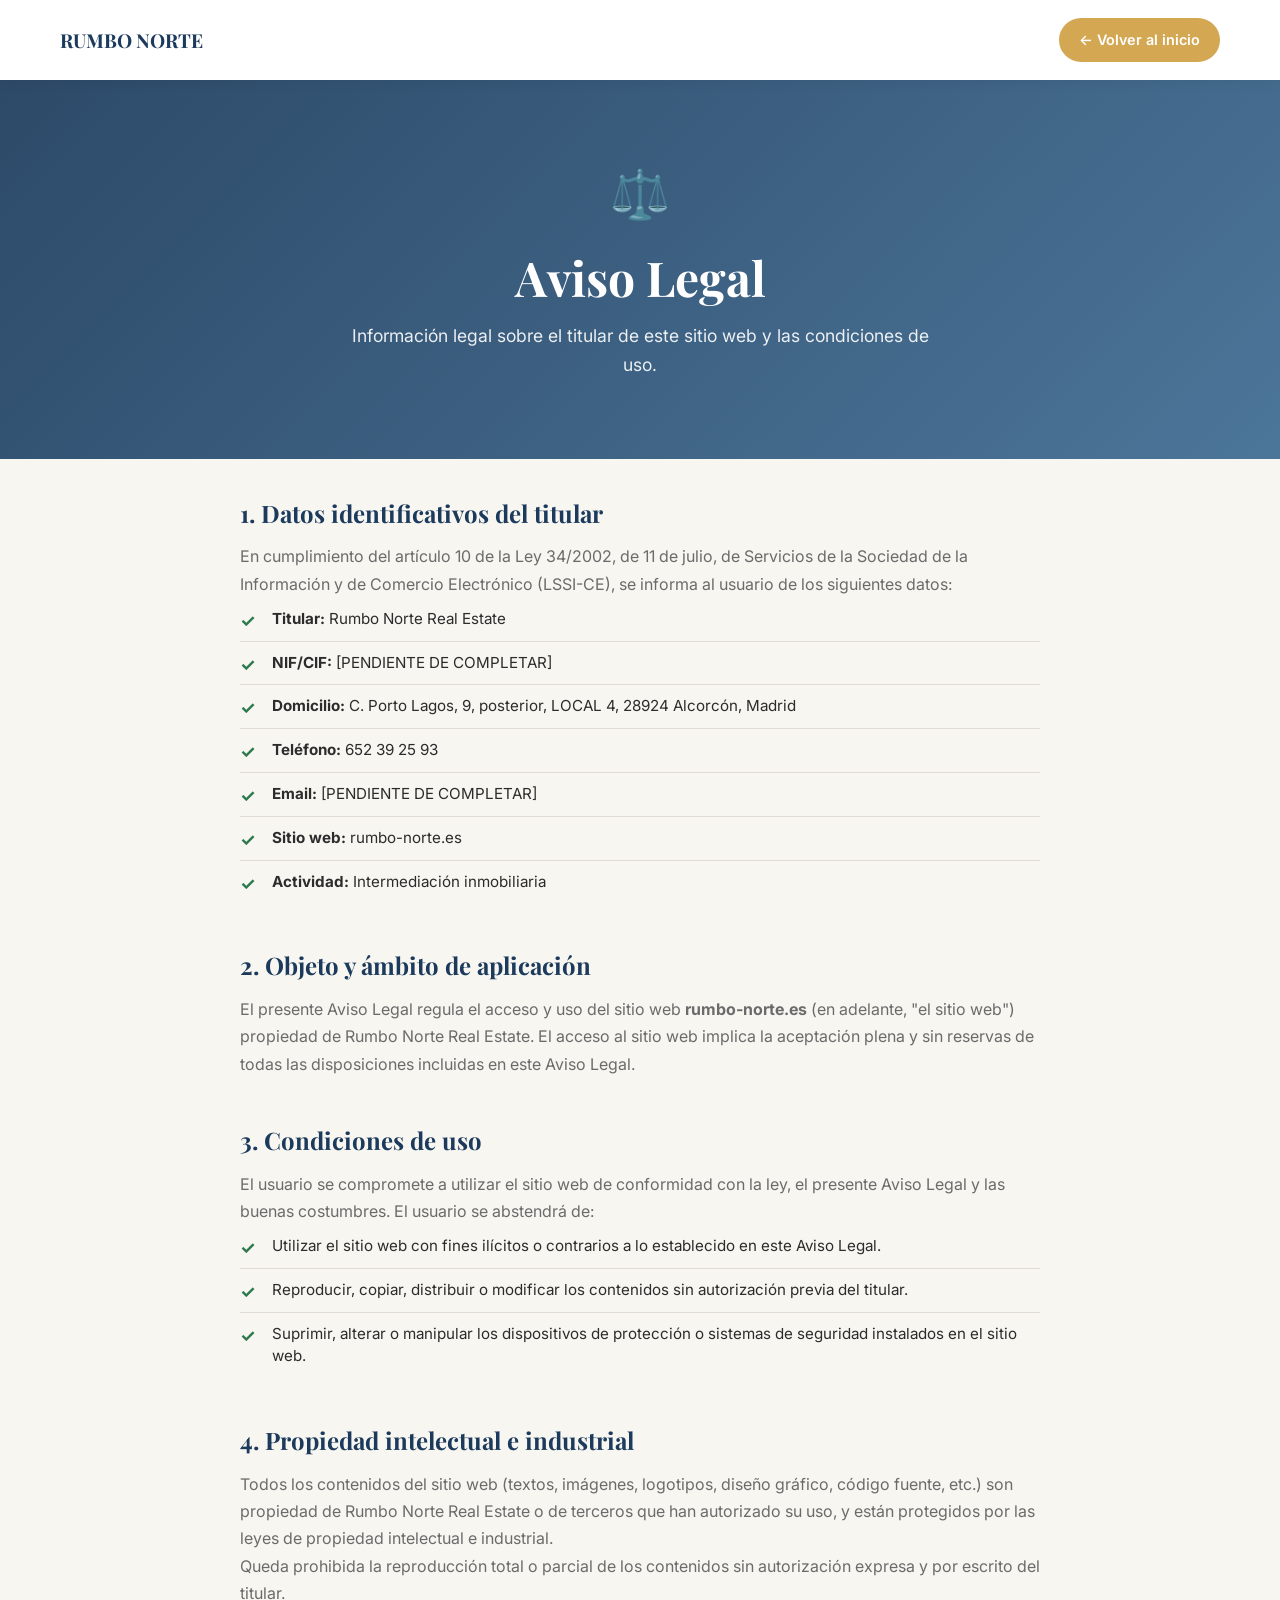
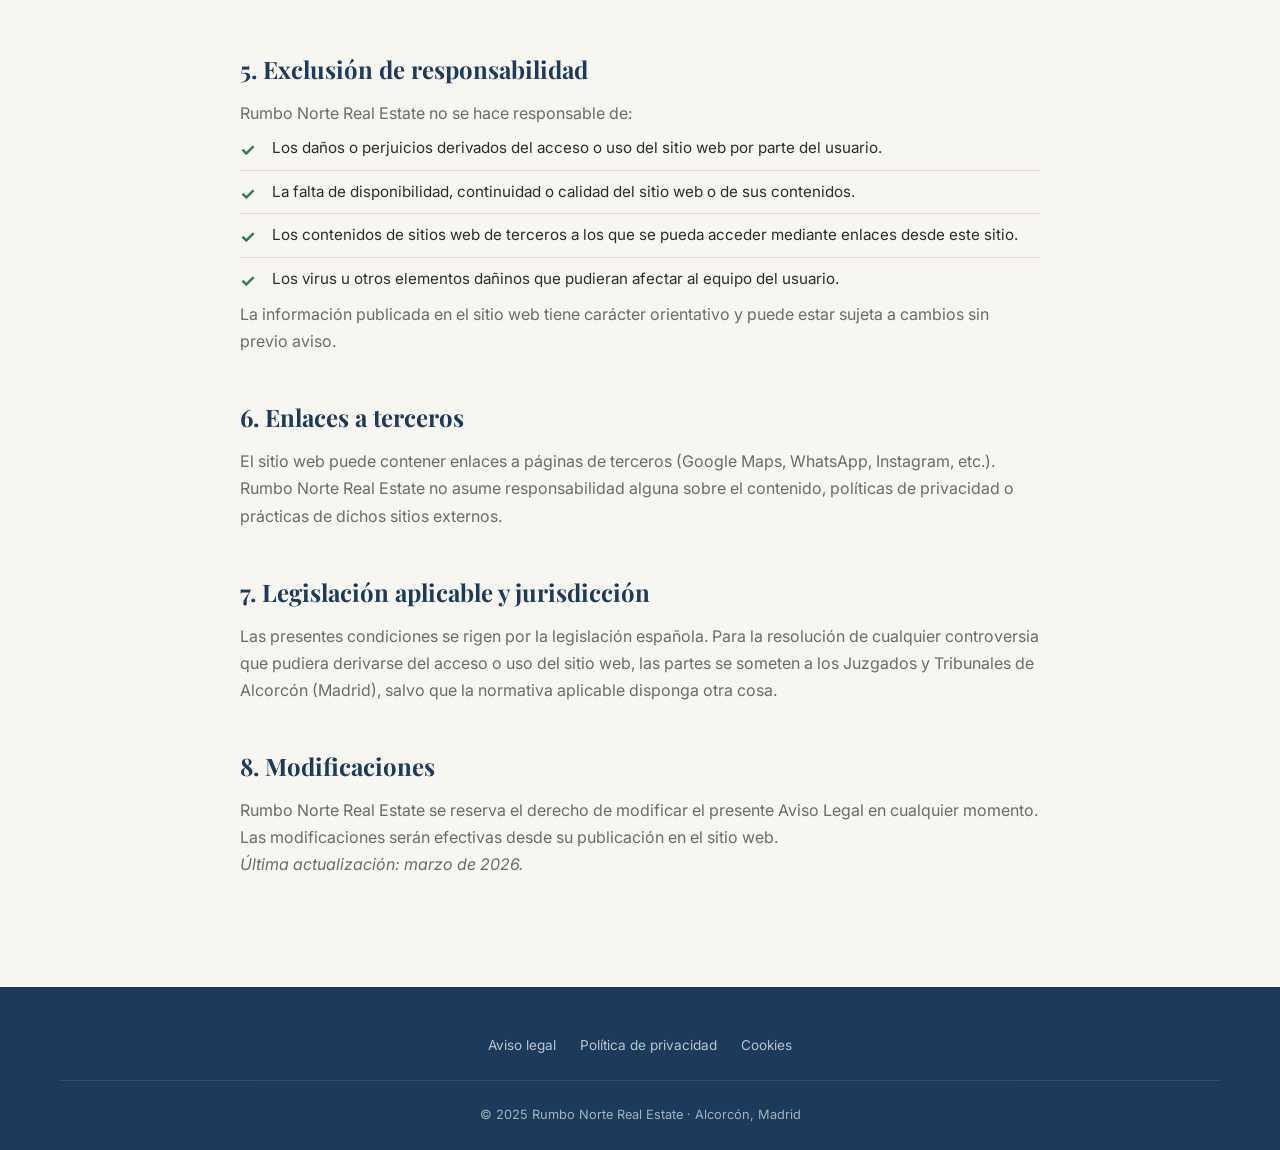
==== aviso-legal.html @ be9ba578 "feat: añadir páginas de aviso legal, política de privacidad y cookies Co-Authored-By: Claude Opus 4." ====
<!DOCTYPE html>
<html lang="es">
<head>
  <meta charset="UTF-8">
  <meta name="viewport" content="width=device-width, initial-scale=1.0">
  <title>Aviso Legal | Rumbo Norte Real Estate</title>
  <meta name="description" content="Aviso legal de Rumbo Norte Real Estate. Información sobre el titular, condiciones de uso y legislación aplicable.">
  <link rel="preconnect" href="https://fonts.googleapis.com">
  <link rel="preconnect" href="https://fonts.gstatic.com" crossorigin>
  <link href="https://fonts.googleapis.com/css2?family=Inter:wght@400;500;600;700&family=Playfair+Display:wght@600;700&display=swap" rel="stylesheet">
  <link rel="icon" type="image/png" href="images/logo.png">
  <link rel="stylesheet" href="style.css">
  <link rel="stylesheet" href="servicio.css">
</head>
<body>

  <!-- HEADER -->
  <header class="header scrolled">
    <div class="header-inner">
      <a href="index.html" class="logo" aria-label="Rumbo Norte Real Estate — Inicio">
        <img src="images/logo.png" alt="Rumbo Norte Real Estate" class="logo-img" onerror="this.style.display='none'; this.nextElementSibling.classList.add('show');">
        <span class="logo-fallback">RUMBO NORTE</span>
      </a>
      <a href="index.html" class="header-cta">← Volver al inicio</a>
      <a href="index.html" class="header-cta-mobile">← Volver</a>
    </div>
  </header>

  <!-- CONTENIDO -->
  <main class="servicio-page">
    <div class="servicio-hero" style="background: linear-gradient(135deg, rgba(27,58,92,0.92) 0%, rgba(45,95,138,0.85) 100%);">
      <div class="container">
        <span class="servicio-hero-icon">⚖️</span>
        <h1>Aviso Legal</h1>
        <p>Información legal sobre el titular de este sitio web y las condiciones de uso.</p>
      </div>
    </div>

    <div class="container">
      <div class="servicio-content">

        <section class="servicio-section">
          <h2>1. Datos identificativos del titular</h2>
          <p>En cumplimiento del artículo 10 de la Ley 34/2002, de 11 de julio, de Servicios de la Sociedad de la Información y de Comercio Electrónico (LSSI-CE), se informa al usuario de los siguientes datos:</p>
          <ul class="servicio-checklist">
            <li><strong>Titular:</strong> Rumbo Norte Real Estate</li>
            <li><strong>NIF/CIF:</strong> [PENDIENTE DE COMPLETAR]</li>
            <li><strong>Domicilio:</strong> C. Porto Lagos, 9, posterior, LOCAL 4, 28924 Alcorcón, Madrid</li>
            <li><strong>Teléfono:</strong> 652 39 25 93</li>
            <li><strong>Email:</strong> [PENDIENTE DE COMPLETAR]</li>
            <li><strong>Sitio web:</strong> rumbo-norte.es</li>
            <li><strong>Actividad:</strong> Intermediación inmobiliaria</li>
          </ul>
        </section>

        <section class="servicio-section">
          <h2>2. Objeto y ámbito de aplicación</h2>
          <p>El presente Aviso Legal regula el acceso y uso del sitio web <strong>rumbo-norte.es</strong> (en adelante, "el sitio web") propiedad de Rumbo Norte Real Estate. El acceso al sitio web implica la aceptación plena y sin reservas de todas las disposiciones incluidas en este Aviso Legal.</p>
        </section>

        <section class="servicio-section">
          <h2>3. Condiciones de uso</h2>
          <p>El usuario se compromete a utilizar el sitio web de conformidad con la ley, el presente Aviso Legal y las buenas costumbres. El usuario se abstendrá de:</p>
          <ul class="servicio-checklist">
            <li>Utilizar el sitio web con fines ilícitos o contrarios a lo establecido en este Aviso Legal.</li>
            <li>Reproducir, copiar, distribuir o modificar los contenidos sin autorización previa del titular.</li>
            <li>Suprimir, alterar o manipular los dispositivos de protección o sistemas de seguridad instalados en el sitio web.</li>
          </ul>
        </section>

        <section class="servicio-section">
          <h2>4. Propiedad intelectual e industrial</h2>
          <p>Todos los contenidos del sitio web (textos, imágenes, logotipos, diseño gráfico, código fuente, etc.) son propiedad de Rumbo Norte Real Estate o de terceros que han autorizado su uso, y están protegidos por las leyes de propiedad intelectual e industrial.</p>
          <p>Queda prohibida la reproducción total o parcial de los contenidos sin autorización expresa y por escrito del titular.</p>
        </section>

        <section class="servicio-section">
          <h2>5. Exclusión de responsabilidad</h2>
          <p>Rumbo Norte Real Estate no se hace responsable de:</p>
          <ul class="servicio-checklist">
            <li>Los daños o perjuicios derivados del acceso o uso del sitio web por parte del usuario.</li>
            <li>La falta de disponibilidad, continuidad o calidad del sitio web o de sus contenidos.</li>
            <li>Los contenidos de sitios web de terceros a los que se pueda acceder mediante enlaces desde este sitio.</li>
            <li>Los virus u otros elementos dañinos que pudieran afectar al equipo del usuario.</li>
          </ul>
          <p>La información publicada en el sitio web tiene carácter orientativo y puede estar sujeta a cambios sin previo aviso.</p>
        </section>

        <section class="servicio-section">
          <h2>6. Enlaces a terceros</h2>
          <p>El sitio web puede contener enlaces a páginas de terceros (Google Maps, WhatsApp, Instagram, etc.). Rumbo Norte Real Estate no asume responsabilidad alguna sobre el contenido, políticas de privacidad o prácticas de dichos sitios externos.</p>
        </section>

        <section class="servicio-section">
          <h2>7. Legislación aplicable y jurisdicción</h2>
          <p>Las presentes condiciones se rigen por la legislación española. Para la resolución de cualquier controversia que pudiera derivarse del acceso o uso del sitio web, las partes se someten a los Juzgados y Tribunales de Alcorcón (Madrid), salvo que la normativa aplicable disponga otra cosa.</p>
        </section>

        <section class="servicio-section">
          <h2>8. Modificaciones</h2>
          <p>Rumbo Norte Real Estate se reserva el derecho de modificar el presente Aviso Legal en cualquier momento. Las modificaciones serán efectivas desde su publicación en el sitio web.</p>
          <p><em>Última actualización: marzo de 2026.</em></p>
        </section>

      </div>
    </div>
  </main>

  <!-- FOOTER -->
  <footer class="footer">
    <div class="container">
      <div class="footer-links">
        <a href="aviso-legal.html">Aviso legal</a>
        <a href="politica-privacidad.html">Política de privacidad</a>
        <a href="politica-cookies.html">Cookies</a>
      </div>
      <div class="footer-bottom">
        <p>&copy; 2025 Rumbo Norte Real Estate · Alcorcón, Madrid</p>
      </div>
    </div>
  </footer>

  <script src="main.js"></script>
</body>
</html>
---- style.css ----
/* =============================================
   RUMBO NORTE REAL ESTATE — Styles
   Mobile-first · Clean luxury meets barrio
   ============================================= */

/* ---------- Custom Properties ---------- */
:root {
  --color-primary: #1B3A5C;
  --color-primary-light: #2D5F8A;
  --color-accent: #D4A853;
  --color-bg: #F8F6F1;
  --color-text: #2C2C2C;
  --color-text-light: #6B6B6B;
  --color-white: #FFFFFF;
  --color-success: #2D7A4F;

  --border-radius-card: 16px;
  --shadow-card: 0 4px 24px rgba(0,0,0,0.08);
  --shadow-hover: 0 8px 40px rgba(0,0,0,0.14);
  --transition: 0.3s cubic-bezier(0.4, 0, 0.2, 1);

  --header-height: 70px;
}

/* ---------- Reset ---------- */
*, *::before, *::after {
  box-sizing: border-box;
  margin: 0;
  padding: 0;
}

html {
  scroll-behavior: smooth;
  scroll-padding-top: var(--header-height);
}

body {
  font-family: 'Inter', sans-serif;
  color: var(--color-text);
  background: var(--color-bg);
  line-height: 1.6;
  -webkit-font-smoothing: antialiased;
}

h1, h2, h3, h4 {
  font-family: 'Playfair Display', serif;
  line-height: 1.2;
}

a {
  color: inherit;
  text-decoration: none;
}

img {
  max-width: 100%;
  height: auto;
  display: block;
}

ul {
  list-style: none;
}

button, input, select, textarea {
  font-family: inherit;
  font-size: inherit;
}

/* ---------- Utility ---------- */
.container {
  width: 100%;
  max-width: 1200px;
  margin: 0 auto;
  padding: 0 20px;
}

.section-title {
  font-size: 1.8rem;
  color: var(--color-primary);
  text-align: center;
  margin-bottom: 0.5rem;
}

.section-subtitle {
  text-align: center;
  color: var(--color-text-light);
  margin-bottom: 2.5rem;
  font-size: 1rem;
}

/* ---------- Scroll Animations ---------- */
.fade-in {
  opacity: 0;
  transform: translateY(30px);
  transition: opacity 0.6s var(--transition), transform 0.6s var(--transition);
}

.fade-in.visible {
  opacity: 1;
  transform: translateY(0);
}

/* =============================================
   HEADER
   ============================================= */
.header {
  position: fixed;
  top: 0;
  left: 0;
  right: 0;
  z-index: 1000;
  background: var(--color-white);
  box-shadow: 0 2px 12px rgba(0,0,0,0.06);
  transition: var(--transition);
  height: var(--header-height);
}

.header.scrolled {
  height: 56px;
}

.header-inner {
  display: flex;
  align-items: center;
  justify-content: space-between;
  height: 100%;
  max-width: 1200px;
  margin: 0 auto;
  padding: 0 20px;
}

.logo {
  display: flex;
  align-items: center;
  gap: 10px;
  font-family: 'Playfair Display', serif;
  font-size: 1.2rem;
  font-weight: 700;
  color: var(--color-primary);
  z-index: 1001;
}

.logo img {
  height: 44px;
  transition: height var(--transition);
}

.header.scrolled .logo img {
  height: 36px;
}

.logo-text {
  font-family: 'Playfair Display', serif;
  font-size: 1.1rem;
  font-weight: 700;
  color: var(--color-primary);
}

/* Nav */
.nav {
  display: none;
  position: fixed;
  top: 0;
  left: 0;
  right: 0;
  bottom: 0;
  background: var(--color-white);
  flex-direction: column;
  align-items: center;
  justify-content: center;
  gap: 2rem;
  z-index: 999;
}

.nav.open {
  display: flex;
}

.nav a {
  font-size: 1.25rem;
  font-weight: 500;
  color: var(--color-primary);
  transition: color var(--transition);
}

.nav a:hover,
.nav a:focus {
  color: var(--color-accent);
}

/* Hamburger */
.hamburger {
  display: flex;
  flex-direction: column;
  gap: 5px;
  background: none;
  border: none;
  cursor: pointer;
  z-index: 1001;
  padding: 8px;
}

.hamburger span {
  display: block;
  width: 24px;
  height: 2.5px;
  background: var(--color-primary);
  border-radius: 2px;
  transition: var(--transition);
}

.hamburger.active span:nth-child(1) {
  transform: rotate(45deg) translate(5px, 5px);
}

.hamburger.active span:nth-child(2) {
  opacity: 0;
}

.hamburger.active span:nth-child(3) {
  transform: rotate(-45deg) translate(5px, -5px);
}

/* CTA Header */
.header-cta {
  display: none;
}

.header-cta-mobile {
  display: inline-flex;
  align-items: center;
  gap: 6px;
  background: var(--color-accent);
  color: var(--color-white);
  padding: 8px 14px;
  border-radius: 50px;
  font-size: 0.85rem;
  font-weight: 600;
  white-space: nowrap;
}

/* =============================================
   HERO
   ============================================= */
.hero {
  min-height: 100vh;
  display: flex;
  align-items: center;
  justify-content: center;
  text-align: center;
  padding: calc(var(--header-height) + 20px) 20px 40px;
  background:
    linear-gradient(135deg, rgba(27,58,92,0.82) 0%, rgba(45,95,138,0.7) 60%, rgba(212,168,83,0.6) 100%),
    url('https://images.unsplash.com/photo-1600585154340-be6161a56a0c?w=1920&q=80') center/cover no-repeat;
  color: var(--color-white);
  position: relative;
  overflow: hidden;
}

.hero::before {
  content: '';
  position: absolute;
  top: -50%;
  left: -50%;
  width: 200%;
  height: 200%;
  background: radial-gradient(circle at 30% 70%, rgba(212,168,83,0.15) 0%, transparent 50%);
  animation: heroGlow 8s ease-in-out infinite alternate;
}

@keyframes heroGlow {
  0% { transform: translate(0, 0); }
  100% { transform: translate(5%, -5%); }
}

.hero-content {
  position: relative;
  max-width: 700px;
}

.hero h1 {
  font-size: 2.4rem;
  margin-bottom: 1rem;
  line-height: 1.15;
}

.hero-subtitle {
  font-size: 1.05rem;
  opacity: 0.9;
  margin-bottom: 2rem;
  line-height: 1.5;
}

.hero-buttons {
  display: flex;
  flex-direction: column;
  gap: 12px;
  margin-top: 1rem;
}

.btn {
  display: inline-flex;
  align-items: center;
  justify-content: center;
  gap: 8px;
  padding: 14px 28px;
  border-radius: 50px;
  font-weight: 600;
  font-size: 1rem;
  cursor: pointer;
  border: none;
  transition: var(--transition);
  text-align: center;
}

.btn:focus-visible {
  outline: 3px solid var(--color-accent);
  outline-offset: 2px;
}

.btn-primary {
  background: var(--color-accent);
  color: var(--color-white);
}

.btn-primary:hover {
  background: #c49a45;
  transform: translateY(-2px);
  box-shadow: 0 6px 20px rgba(212,168,83,0.4);
}

.btn-outline {
  background: transparent;
  color: var(--color-white);
  border: 2px solid var(--color-white);
}

.btn-outline:hover {
  background: var(--color-white);
  color: var(--color-primary);
  transform: translateY(-2px);
}

/* Badges */
.hero-badges {
  display: flex;
  flex-wrap: wrap;
  justify-content: center;
  gap: 12px;
}

.badge {
  display: inline-flex;
  align-items: center;
  gap: 6px;
  background: rgba(255,255,255,0.15);
  backdrop-filter: blur(10px);
  padding: 8px 16px;
  border-radius: 50px;
  font-size: 0.85rem;
  font-weight: 500;
}

/* =============================================
   CTA CARDS
   ============================================= */
.cta-section {
  padding: 60px 0;
}

.cta-grid {
  display: grid;
  gap: 24px;
}

.cta-card {
  border-radius: var(--border-radius-card);
  padding: 40px 28px;
  color: var(--color-white);
  transition: var(--transition);
}

.cta-card:hover {
  transform: translateY(-4px);
  box-shadow: var(--shadow-hover);
}

.cta-card--sell {
  background: linear-gradient(135deg, var(--color-primary) 0%, var(--color-primary-light) 100%);
}

.cta-card--buy {
  background: linear-gradient(135deg, #B8912E 0%, var(--color-accent) 100%);
}

.cta-card-icon {
  font-size: 2.5rem;
  margin-bottom: 16px;
}

.cta-card h3 {
  font-size: 1.5rem;
  margin-bottom: 12px;
}

.cta-card p {
  opacity: 0.9;
  margin-bottom: 20px;
  line-height: 1.6;
}

.cta-card-benefits {
  margin-bottom: 24px;
}

.cta-card-benefits li {
  padding: 4px 0;
  font-size: 0.95rem;
  opacity: 0.9;
}

.cta-card .btn {
  width: 100%;
  background: var(--color-white);
  color: var(--color-primary);
  font-weight: 700;
}

.cta-card .btn:hover {
  transform: translateY(-2px);
  box-shadow: 0 4px 16px rgba(0,0,0,0.2);
}

/* =============================================
   SERVICIOS
   ============================================= */
.servicios {
  padding: 60px 0;
}

.servicios-grid {
  display: grid;
  grid-template-columns: 1fr 1fr;
  gap: 16px;
}

.servicio-card {
  display: block;
  background: var(--color-white);
  border-radius: var(--border-radius-card);
  padding: 28px 20px;
  text-align: center;
  box-shadow: var(--shadow-card);
  transition: var(--transition);
  cursor: pointer;
  text-decoration: none;
  color: inherit;
}

.servicio-card:hover {
  transform: translateY(-4px);
  box-shadow: var(--shadow-hover);
}

.servicio-card:focus-visible {
  outline: 3px solid var(--color-accent);
  outline-offset: 2px;
}

.servicio-card-icon {
  font-size: 2.2rem;
  margin-bottom: 12px;
}

.servicio-card h3 {
  font-size: 1.05rem;
  color: var(--color-primary);
  margin-bottom: 8px;
  font-family: 'Inter', sans-serif;
  font-weight: 700;
}

.servicio-card p {
  font-size: 0.85rem;
  color: var(--color-text-light);
  line-height: 1.5;
}

/* =============================================
   POR QUÉ ELEGIRNOS
   ============================================= */
.por-que {
  padding: 60px 0;
  background: linear-gradient(135deg, var(--color-primary) 0%, #0F2740 100%);
  color: var(--color-white);
}

.por-que .section-title {
  color: var(--color-white);
}

.por-que .section-subtitle {
  color: rgba(255,255,255,0.7);
}

.por-que-grid {
  display: grid;
  grid-template-columns: 1fr 1fr;
  gap: 24px;
}

.por-que-item {
  text-align: center;
  padding: 24px 16px;
}

.por-que-item-icon {
  font-size: 2.5rem;
  margin-bottom: 12px;
}

.por-que-item h3 {
  font-size: 1rem;
  margin-bottom: 8px;
  font-family: 'Inter', sans-serif;
  font-weight: 600;
}

.por-que-item p {
  font-size: 0.85rem;
  opacity: 0.8;
  line-height: 1.5;
}

/* =============================================
   RESEÑAS
   ============================================= */
.resenas {
  padding: 60px 0;
}

.resenas-badge {
  display: inline-flex;
  align-items: center;
  gap: 8px;
  background: var(--color-white);
  box-shadow: var(--shadow-card);
  padding: 12px 24px;
  border-radius: 50px;
  font-weight: 600;
  font-size: 0.95rem;
  margin: 0 auto 2rem;
  color: var(--color-primary);
}

.resenas-badge-wrapper {
  text-align: center;
}

.resenas-slider {
  display: flex;
  gap: 20px;
  overflow-x: auto;
  scroll-snap-type: x mandatory;
  -webkit-overflow-scrolling: touch;
  padding: 10px 0 20px;
  scrollbar-width: none;
}

.resenas-slider::-webkit-scrollbar {
  display: none;
}

.resena-card {
  flex: 0 0 85%;
  scroll-snap-align: start;
  background: var(--color-white);
  border-radius: var(--border-radius-card);
  padding: 28px 24px;
  box-shadow: var(--shadow-card);
}

.resena-stars {
  color: #F5A623;
  font-size: 1.1rem;
  margin-bottom: 12px;
}

.resena-text {
  font-size: 0.95rem;
  color: var(--color-text);
  line-height: 1.6;
  margin-bottom: 16px;
  font-style: italic;
}

.resena-author {
  font-weight: 700;
  color: var(--color-primary);
  font-size: 0.9rem;
}

.resenas-cta {
  text-align: center;
  margin-top: 2rem;
}

.resenas-cta a {
  color: var(--color-primary);
  font-weight: 600;
  border-bottom: 2px solid var(--color-accent);
  padding-bottom: 2px;
  transition: var(--transition);
}

.resenas-cta a:hover {
  color: var(--color-accent);
}

/* =============================================
   CONTACTO
   ============================================= */
.contacto {
  padding: 60px 0;
  background: linear-gradient(180deg, var(--color-bg) 0%, #EDE9E0 100%);
}

.contacto-form {
  background: var(--color-white);
  border-radius: var(--border-radius-card);
  padding: 32px 24px;
  box-shadow: var(--shadow-card);
  max-width: 600px;
  margin: 0 auto 2rem;
}

.form-group {
  margin-bottom: 20px;
}

.form-group label {
  display: block;
  font-weight: 600;
  font-size: 0.9rem;
  margin-bottom: 6px;
  color: var(--color-primary);
}

.form-group input,
.form-group select,
.form-group textarea {
  width: 100%;
  padding: 12px 16px;
  border: 2px solid #E0DDD6;
  border-radius: 12px;
  background: var(--color-bg);
  color: var(--color-text);
  transition: border-color var(--transition);
}

.form-group input:focus,
.form-group select:focus,
.form-group textarea:focus {
  outline: none;
  border-color: var(--color-primary);
}

.form-group textarea {
  resize: vertical;
  min-height: 100px;
}

.form-group .error-msg {
  color: #D32F2F;
  font-size: 0.8rem;
  margin-top: 4px;
  display: none;
}

.form-group.error input,
.form-group.error select {
  border-color: #D32F2F;
}

.form-group.error .error-msg {
  display: block;
}

.btn-submit {
  width: 100%;
  padding: 16px;
  background: var(--color-primary);
  color: var(--color-white);
  border: none;
  border-radius: 50px;
  font-weight: 700;
  font-size: 1.05rem;
  cursor: pointer;
  transition: var(--transition);
}

.btn-submit:hover {
  background: var(--color-primary-light);
  transform: translateY(-2px);
  box-shadow: 0 6px 20px rgba(27,58,92,0.3);
}

.btn-submit:focus-visible {
  outline: 3px solid var(--color-accent);
  outline-offset: 2px;
}

.form-success {
  display: none;
  text-align: center;
  padding: 40px 20px;
}

.form-success.show {
  display: block;
}

.form-success-icon {
  font-size: 3rem;
  margin-bottom: 16px;
}

.form-success h3 {
  color: var(--color-success);
  margin-bottom: 8px;
}

.form-success p {
  color: var(--color-text-light);
}

/* Contact alternatives */
.contacto-alt {
  display: grid;
  gap: 12px;
  max-width: 600px;
  margin: 0 auto;
}

.contacto-alt-card {
  display: flex;
  align-items: center;
  gap: 16px;
  background: var(--color-white);
  border-radius: var(--border-radius-card);
  padding: 16px 20px;
  box-shadow: var(--shadow-card);
  transition: var(--transition);
}

.contacto-alt-card:hover {
  transform: translateY(-2px);
  box-shadow: var(--shadow-hover);
}

.contacto-alt-icon {
  font-size: 1.6rem;
  width: 48px;
  height: 48px;
  display: flex;
  align-items: center;
  justify-content: center;
  border-radius: 12px;
  flex-shrink: 0;
}

.contacto-alt-icon--whatsapp {
  background: #E8F5E9;
}

.contacto-alt-icon--phone {
  background: #E3F2FD;
}

.contacto-alt-icon--instagram {
  background: #FCE4EC;
}

.contacto-alt-card strong {
  display: block;
  font-size: 0.9rem;
  color: var(--color-primary);
}

.contacto-alt-card span {
  font-size: 0.85rem;
  color: var(--color-text-light);
}

/* =============================================
   MAPA
   ============================================= */
.mapa {
  padding: 60px 0;
}

.mapa-wrapper {
  display: grid;
  gap: 24px;
}

.mapa-iframe {
  border-radius: var(--border-radius-card);
  overflow: hidden;
  box-shadow: var(--shadow-card);
}

.mapa-iframe iframe {
  width: 100%;
  height: 300px;
  border: 0;
}

.mapa-info {
  background: var(--color-white);
  border-radius: var(--border-radius-card);
  padding: 28px 24px;
  box-shadow: var(--shadow-card);
}

.mapa-info-item {
  display: flex;
  gap: 12px;
  margin-bottom: 20px;
}

.mapa-info-item:last-child {
  margin-bottom: 0;
}

.mapa-info-icon {
  font-size: 1.3rem;
  flex-shrink: 0;
  margin-top: 2px;
}

.mapa-info-item strong {
  display: block;
  font-size: 0.9rem;
  color: var(--color-primary);
  margin-bottom: 2px;
}

.mapa-info-item span,
.mapa-info-item a {
  font-size: 0.9rem;
  color: var(--color-text-light);
}

.mapa-info-item a:hover {
  color: var(--color-accent);
}

/* =============================================
   FOOTER
   ============================================= */
.footer {
  background: var(--color-primary);
  color: var(--color-white);
  padding: 48px 0 24px;
}

.footer-top {
  text-align: center;
  margin-bottom: 32px;
}

.footer-logo {
  font-family: 'Playfair Display', serif;
  font-size: 1.4rem;
  font-weight: 700;
  margin-bottom: 8px;
}

.footer-logo img {
  height: 40px;
  margin: 0 auto;
}

.footer-tagline {
  font-style: italic;
  opacity: 0.8;
  font-size: 0.9rem;
}

.footer-links {
  display: flex;
  flex-wrap: wrap;
  justify-content: center;
  gap: 16px 24px;
  margin-bottom: 24px;
}

.footer-links a {
  font-size: 0.85rem;
  opacity: 0.7;
  transition: opacity var(--transition);
}

.footer-links a:hover {
  opacity: 1;
}

.footer-social {
  text-align: center;
  margin-bottom: 24px;
}

.footer-social a {
  display: inline-flex;
  align-items: center;
  gap: 8px;
  padding: 8px 20px;
  border: 1px solid rgba(255,255,255,0.3);
  border-radius: 50px;
  font-size: 0.9rem;
  transition: var(--transition);
}

.footer-social a:hover {
  background: rgba(255,255,255,0.1);
  border-color: rgba(255,255,255,0.5);
}

.footer-bottom {
  text-align: center;
  padding-top: 24px;
  border-top: 1px solid rgba(255,255,255,0.15);
  font-size: 0.8rem;
  opacity: 0.6;
}

/* Scroll to top */
.scroll-top {
  position: fixed;
  bottom: 100px;
  right: 20px;
  width: 44px;
  height: 44px;
  background: var(--color-primary);
  color: var(--color-white);
  border: none;
  border-radius: 50%;
  font-size: 1.2rem;
  cursor: pointer;
  opacity: 0;
  visibility: hidden;
  transition: var(--transition);
  box-shadow: var(--shadow-card);
  z-index: 990;
  display: flex;
  align-items: center;
  justify-content: center;
}

.scroll-top.visible {
  opacity: 1;
  visibility: visible;
}

.scroll-top:hover {
  background: var(--color-accent);
  transform: translateY(-2px);
}

.scroll-top:focus-visible {
  outline: 3px solid var(--color-accent);
  outline-offset: 2px;
}

/* =============================================
   WhatsApp Floating Button
   ============================================= */
.whatsapp-float {
  position: fixed;
  bottom: 24px;
  right: 20px;
  z-index: 999;
}

.whatsapp-float a {
  display: flex;
  align-items: center;
  justify-content: center;
  width: 60px;
  height: 60px;
  background: #25D366;
  border-radius: 50%;
  box-shadow: 0 4px 16px rgba(37,211,102,0.4);
  transition: var(--transition);
  position: relative;
}

.whatsapp-float a:hover {
  transform: scale(1.1);
  box-shadow: 0 6px 24px rgba(37,211,102,0.5);
}

.whatsapp-float a::before {
  content: '';
  position: absolute;
  width: 100%;
  height: 100%;
  border-radius: 50%;
  background: #25D366;
  animation: whatsappPulse 2s ease-out infinite;
  z-index: -1;
}

@keyframes whatsappPulse {
  0% { transform: scale(1); opacity: 0.6; }
  100% { transform: scale(1.5); opacity: 0; }
}

.whatsapp-float svg {
  width: 32px;
  height: 32px;
  fill: white;
}

/* =============================================
   TABLET (768px)
   ============================================= */
@media (min-width: 768px) {
  .hero h1 {
    font-size: 3.2rem;
  }

  .hero-subtitle {
    font-size: 1.15rem;
  }

  .hero-buttons {
    flex-direction: row;
    justify-content: center;
  }

  .cta-grid {
    grid-template-columns: 1fr 1fr;
  }

  .servicios-grid {
    grid-template-columns: repeat(3, 1fr);
    gap: 20px;
  }

  .resena-card {
    flex: 0 0 45%;
  }

  .mapa-wrapper {
    grid-template-columns: 1fr 1fr;
  }

  .mapa-iframe iframe {
    height: 100%;
    min-height: 300px;
  }

  .contacto-alt {
    grid-template-columns: repeat(3, 1fr);
  }
}

/* =============================================
   DESKTOP (1024px)
   ============================================= */
@media (min-width: 1024px) {
  :root {
    --header-height: 80px;
  }

  .hamburger {
    display: none;
  }

  .nav {
    display: flex;
    position: static;
    flex-direction: row;
    background: transparent;
    gap: 2rem;
  }

  .nav a {
    font-size: 0.95rem;
  }

  .header-cta {
    display: inline-flex;
    align-items: center;
    gap: 6px;
    background: var(--color-accent);
    color: var(--color-white);
    padding: 10px 20px;
    border-radius: 50px;
    font-weight: 600;
    font-size: 0.9rem;
    transition: var(--transition);
  }

  .header-cta:hover {
    background: #c49a45;
    transform: translateY(-1px);
  }

  .header-cta-mobile {
    display: none;
  }

  .hero h1 {
    font-size: 3.8rem;
  }

  .section-title {
    font-size: 2.2rem;
  }

  .servicios-grid {
    grid-template-columns: repeat(3, 1fr);
    gap: 24px;
  }

  .servicio-card {
    padding: 36px 24px;
  }

  .por-que-grid {
    grid-template-columns: repeat(4, 1fr);
  }

  .resena-card {
    flex: 0 0 32%;
  }
}
---- servicio.css ----
/* =============================================
   SERVICIO PAGE — Styles
   ============================================= */

.servicio-page {
  padding-top: 56px;
}

.servicio-hero {
  padding: 80px 20px 60px;
  color: var(--color-white);
  text-align: center;
}

.servicio-hero-icon {
  font-size: 3rem;
  display: block;
  margin-bottom: 16px;
}

.servicio-hero h1 {
  font-size: 2.2rem;
  margin-bottom: 16px;
}

.servicio-hero p {
  font-size: 1.1rem;
  opacity: 0.9;
  max-width: 600px;
  margin: 0 auto;
  line-height: 1.6;
}

.servicio-content {
  padding: 40px 0 60px;
}

.servicio-section {
  margin-bottom: 48px;
}

.servicio-section h2 {
  font-size: 1.5rem;
  color: var(--color-primary);
  margin-bottom: 16px;
}

.servicio-section > p {
  color: var(--color-text-light);
  line-height: 1.7;
  font-size: 1rem;
}

/* Feature grid */
.servicio-features {
  display: grid;
  grid-template-columns: 1fr;
  gap: 20px;
  margin-top: 20px;
}

.servicio-feature {
  background: var(--color-white);
  border-radius: var(--border-radius-card);
  padding: 24px 20px;
  box-shadow: var(--shadow-card);
  transition: var(--transition);
}

.servicio-feature:hover {
  transform: translateY(-2px);
  box-shadow: var(--shadow-hover);
}

.servicio-feature-icon {
  font-size: 1.8rem;
  display: block;
  margin-bottom: 10px;
}

.servicio-feature h3 {
  font-family: 'Inter', sans-serif;
  font-size: 1.05rem;
  font-weight: 700;
  color: var(--color-primary);
  margin-bottom: 8px;
}

.servicio-feature p {
  font-size: 0.9rem;
  color: var(--color-text-light);
  line-height: 1.6;
}

/* Checklist */
.servicio-checklist {
  list-style: none;
  padding: 0;
}

.servicio-checklist li {
  position: relative;
  padding: 10px 0 10px 32px;
  font-size: 0.95rem;
  color: var(--color-text);
  line-height: 1.5;
  border-bottom: 1px solid #E0DDD6;
}

.servicio-checklist li:last-child {
  border-bottom: none;
}

.servicio-checklist li::before {
  content: '✓';
  position: absolute;
  left: 0;
  color: var(--color-success);
  font-weight: 700;
  font-size: 1.1rem;
}

/* CTA */
.servicio-cta {
  background: linear-gradient(135deg, var(--color-primary) 0%, #0F2740 100%);
  color: var(--color-white);
  border-radius: var(--border-radius-card);
  padding: 40px 28px;
  text-align: center;
}

.servicio-cta h2 {
  color: var(--color-white);
  font-size: 1.5rem;
  margin-bottom: 12px;
}

.servicio-cta p {
  opacity: 0.85;
  margin-bottom: 24px;
}

.servicio-cta-buttons {
  display: flex;
  flex-direction: column;
  gap: 12px;
  max-width: 400px;
  margin: 0 auto;
}

.btn-outline-dark {
  background: transparent;
  color: var(--color-white);
  border: 2px solid var(--color-white);
}

.btn-outline-dark:hover {
  background: var(--color-white);
  color: var(--color-primary);
}

/* Tablet */
@media (min-width: 768px) {
  .servicio-hero h1 {
    font-size: 2.8rem;
  }

  .servicio-features {
    grid-template-columns: 1fr 1fr;
  }

  .servicio-cta-buttons {
    flex-direction: row;
    justify-content: center;
  }
}

/* Desktop */
@media (min-width: 1024px) {
  .servicio-hero {
    padding: 100px 20px 80px;
  }

  .servicio-hero h1 {
    font-size: 3rem;
  }

  .servicio-content {
    max-width: 800px;
    margin: 0 auto;
  }
}
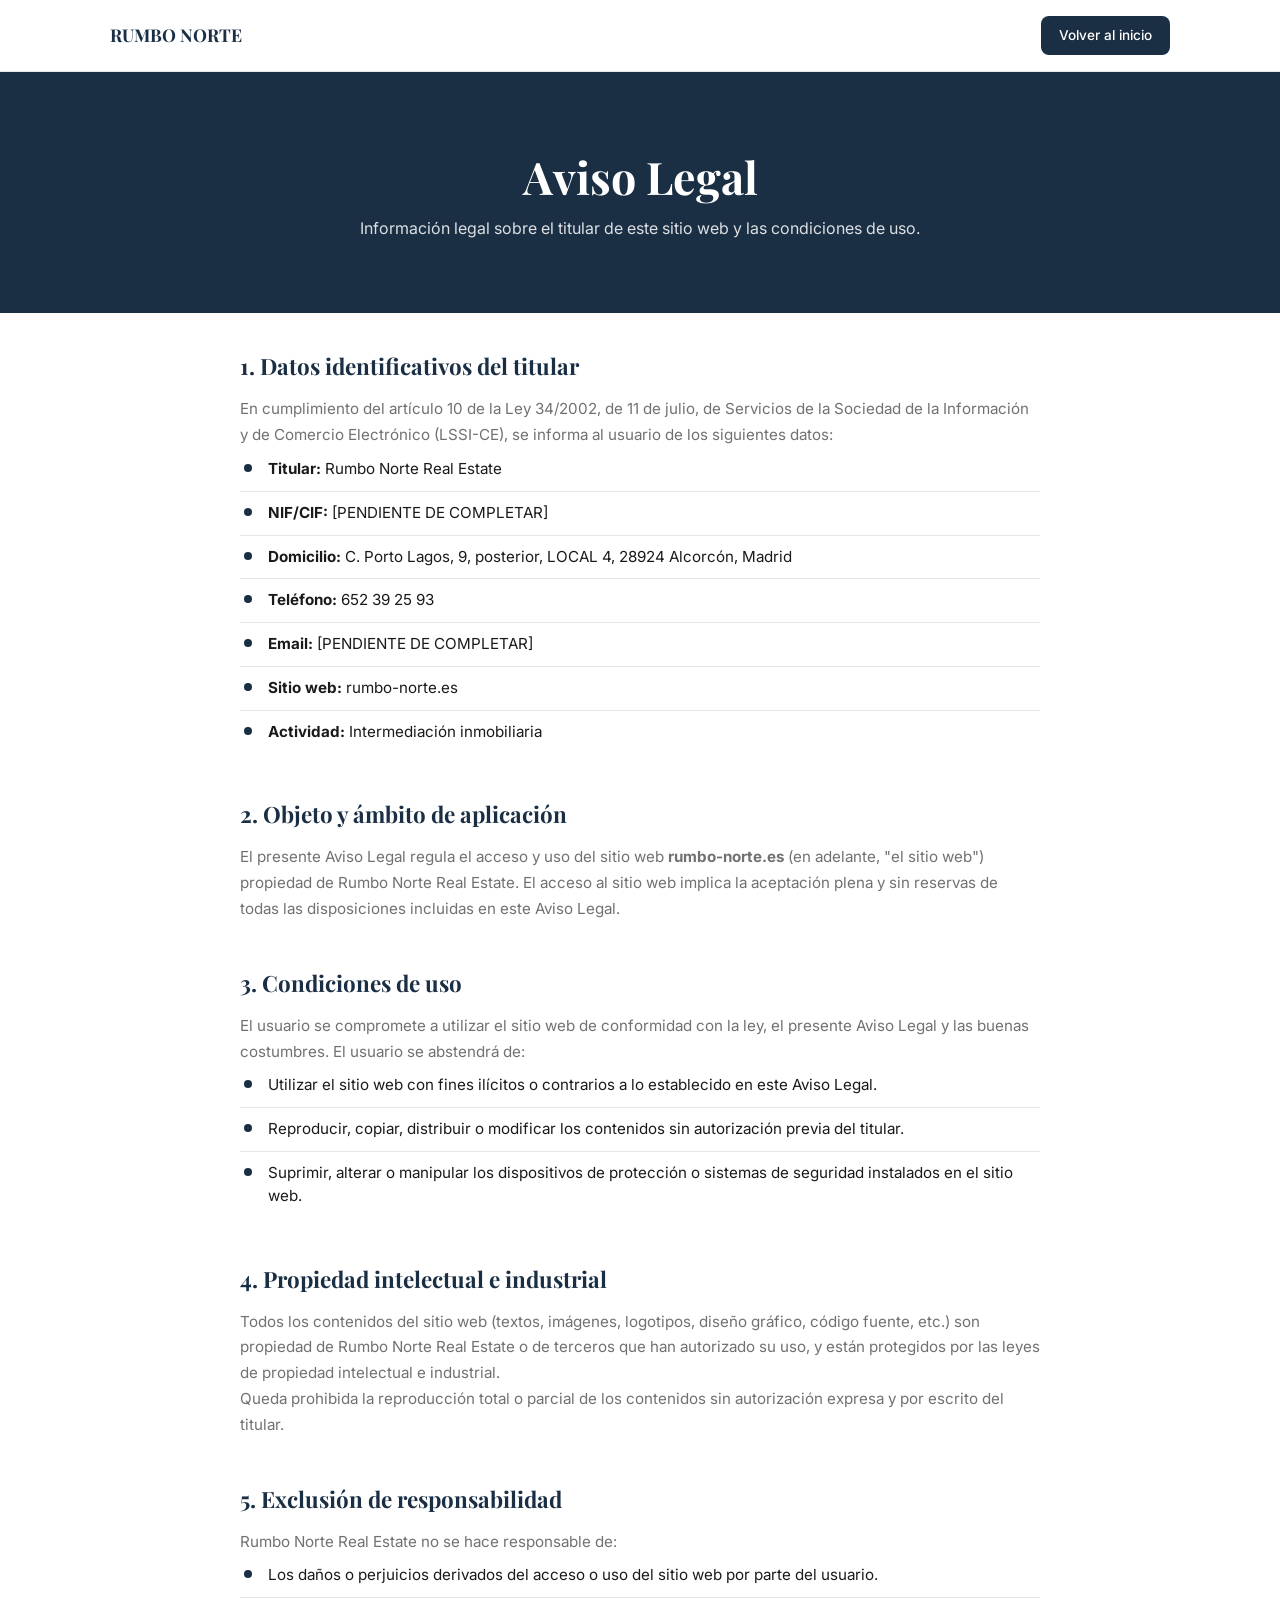
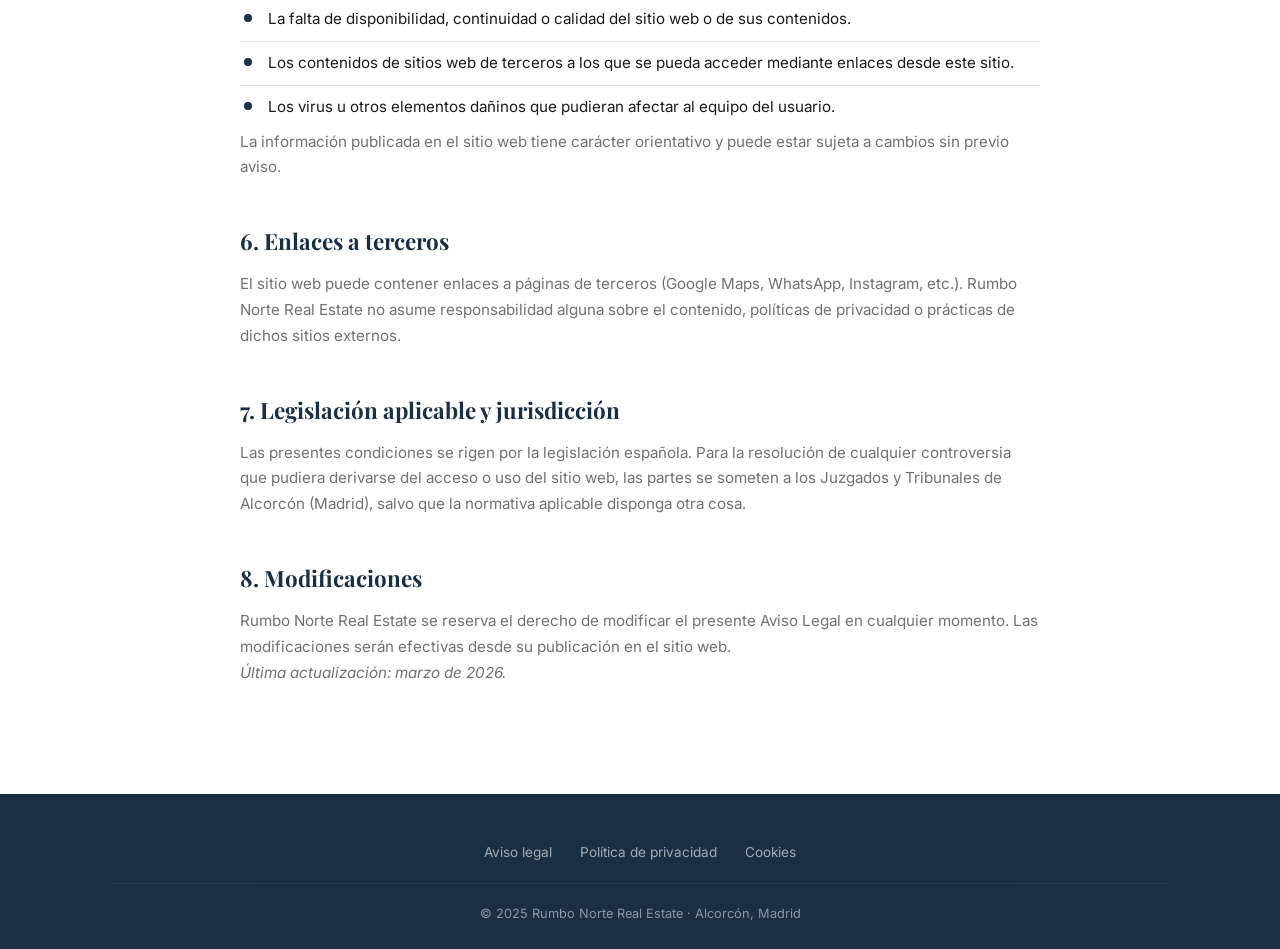
==== commit 63ba695d: "refactor: rediseño completo a estilo minimalista y profesional - Eliminar todos los emojis y reempla" ====
--- a/aviso-legal.html
+++ b/aviso-legal.html
@@ -21,16 +21,14 @@
         <img src="images/logo.png" alt="Rumbo Norte Real Estate" class="logo-img" onerror="this.style.display='none'; this.nextElementSibling.classList.add('show');">
         <span class="logo-fallback">RUMBO NORTE</span>
       </a>
-      <a href="index.html" class="header-cta">← Volver al inicio</a>
-      <a href="index.html" class="header-cta-mobile">← Volver</a>
+      <a href="index.html" class="header-cta">Volver al inicio</a>
     </div>
   </header>
 
   <!-- CONTENIDO -->
   <main class="servicio-page">
-    <div class="servicio-hero" style="background: linear-gradient(135deg, rgba(27,58,92,0.92) 0%, rgba(45,95,138,0.85) 100%);">
+    <div class="servicio-hero" style="background: var(--color-primary);">
       <div class="container">
-        <span class="servicio-hero-icon">⚖️</span>
         <h1>Aviso Legal</h1>
         <p>Información legal sobre el titular de este sitio web y las condiciones de uso.</p>
       </div>
--- a/style.css
+++ b/style.css
@@ -1,25 +1,26 @@
 /* =============================================
    RUMBO NORTE REAL ESTATE — Styles
-   Mobile-first · Clean luxury meets barrio
    ============================================= */
 
 /* ---------- Custom Properties ---------- */
 :root {
-  --color-primary: #1B3A5C;
-  --color-primary-light: #2D5F8A;
-  --color-accent: #D4A853;
-  --color-bg: #F8F6F1;
-  --color-text: #2C2C2C;
-  --color-text-light: #6B6B6B;
-  --color-white: #FFFFFF;
-  --color-success: #2D7A4F;
-
-  --border-radius-card: 16px;
-  --shadow-card: 0 4px 24px rgba(0,0,0,0.08);
-  --shadow-hover: 0 8px 40px rgba(0,0,0,0.14);
-  --transition: 0.3s cubic-bezier(0.4, 0, 0.2, 1);
-
-  --header-height: 70px;
+  --color-primary: #1a2e44;
+  --color-primary-light: #2a4a6b;
+  --color-accent: #c4973a;
+  --color-bg: #ffffff;
+  --color-surface: #f7f7f7;
+  --color-text: #1a1a1a;
+  --color-text-light: #717171;
+  --color-border: #e5e5e5;
+  --color-white: #ffffff;
+  --color-success: #2d6a4f;
+
+  --radius: 8px;
+  --shadow-sm: 0 1px 3px rgba(0,0,0,0.06);
+  --shadow-md: 0 4px 16px rgba(0,0,0,0.08);
+  --transition: 0.25s ease;
+
+  --header-height: 64px;
 }
 
 /* ---------- Reset ---------- */
@@ -70,30 +71,32 @@
 /* ---------- Utility ---------- */
 .container {
   width: 100%;
-  max-width: 1200px;
+  max-width: 1100px;
   margin: 0 auto;
   padding: 0 20px;
 }
 
 .section-title {
-  font-size: 1.8rem;
+  font-size: 1.75rem;
   color: var(--color-primary);
   text-align: center;
-  margin-bottom: 0.5rem;
+  margin-bottom: 2.5rem;
+  font-weight: 600;
 }
 
 .section-subtitle {
   text-align: center;
   color: var(--color-text-light);
+  margin-top: -1.5rem;
   margin-bottom: 2.5rem;
-  font-size: 1rem;
+  font-size: 0.95rem;
 }
 
 /* ---------- Scroll Animations ---------- */
 .fade-in {
   opacity: 0;
-  transform: translateY(30px);
-  transition: opacity 0.6s var(--transition), transform 0.6s var(--transition);
+  transform: translateY(20px);
+  transition: opacity 0.5s ease, transform 0.5s ease;
 }
 
 .fade-in.visible {
@@ -111,13 +114,13 @@
   right: 0;
   z-index: 1000;
   background: var(--color-white);
-  box-shadow: 0 2px 12px rgba(0,0,0,0.06);
-  transition: var(--transition);
+  border-bottom: 1px solid var(--color-border);
   height: var(--header-height);
+  transition: height var(--transition);
 }
 
 .header.scrolled {
-  height: 56px;
+  height: 54px;
 }
 
 .header-inner {
@@ -125,7 +128,7 @@
   align-items: center;
   justify-content: space-between;
   height: 100%;
-  max-width: 1200px;
+  max-width: 1100px;
   margin: 0 auto;
   padding: 0 20px;
 }
@@ -134,27 +137,29 @@
   display: flex;
   align-items: center;
   gap: 10px;
-  font-family: 'Playfair Display', serif;
-  font-size: 1.2rem;
-  font-weight: 700;
-  color: var(--color-primary);
-  z-index: 1001;
-}
-
-.logo img {
-  height: 44px;
-  transition: height var(--transition);
-}
-
-.header.scrolled .logo img {
-  height: 36px;
-}
-
-.logo-text {
   font-family: 'Playfair Display', serif;
   font-size: 1.1rem;
   font-weight: 700;
   color: var(--color-primary);
+  z-index: 1001;
+}
+
+.logo img {
+  height: 40px;
+  transition: height var(--transition);
+}
+
+.header.scrolled .logo img {
+  height: 32px;
+}
+
+.logo-text {
+  font-family: 'Inter', sans-serif;
+  font-size: 0.85rem;
+  font-weight: 700;
+  letter-spacing: 0.12em;
+  color: var(--color-primary);
+  text-transform: uppercase;
 }
 
 /* Nav */
@@ -178,9 +183,9 @@
 }
 
 .nav a {
-  font-size: 1.25rem;
+  font-size: 1.1rem;
   font-weight: 500;
-  color: var(--color-primary);
+  color: var(--color-text);
   transition: color var(--transition);
 }
 
@@ -203,10 +208,10 @@
 
 .hamburger span {
   display: block;
-  width: 24px;
-  height: 2.5px;
+  width: 22px;
+  height: 2px;
   background: var(--color-primary);
-  border-radius: 2px;
+  border-radius: 1px;
   transition: var(--transition);
 }
 
@@ -227,19 +232,6 @@
   display: none;
 }
 
-.header-cta-mobile {
-  display: inline-flex;
-  align-items: center;
-  gap: 6px;
-  background: var(--color-accent);
-  color: var(--color-white);
-  padding: 8px 14px;
-  border-radius: 50px;
-  font-size: 0.85rem;
-  font-weight: 600;
-  white-space: nowrap;
-}
-
 /* =============================================
    HERO
    ============================================= */
@@ -249,54 +241,35 @@
   align-items: center;
   justify-content: center;
   text-align: center;
-  padding: calc(var(--header-height) + 20px) 20px 40px;
+  padding: calc(var(--header-height) + 20px) 20px 60px;
   background:
-    linear-gradient(135deg, rgba(27,58,92,0.82) 0%, rgba(45,95,138,0.7) 60%, rgba(212,168,83,0.6) 100%),
-    url('https://images.unsplash.com/photo-1600585154340-be6161a56a0c?w=1920&q=80') center/cover no-repeat;
+    linear-gradient(to bottom, rgba(26,46,68,0.78) 0%, rgba(26,46,68,0.65) 100%),
+    url('https://images.unsplash.com/photo-1545324418-cc1a3fa10c00?w=1920&q=80') center/cover no-repeat;
   color: var(--color-white);
-  position: relative;
-  overflow: hidden;
-}
-
-.hero::before {
-  content: '';
-  position: absolute;
-  top: -50%;
-  left: -50%;
-  width: 200%;
-  height: 200%;
-  background: radial-gradient(circle at 30% 70%, rgba(212,168,83,0.15) 0%, transparent 50%);
-  animation: heroGlow 8s ease-in-out infinite alternate;
-}
-
-@keyframes heroGlow {
-  0% { transform: translate(0, 0); }
-  100% { transform: translate(5%, -5%); }
 }
 
 .hero-content {
-  position: relative;
-  max-width: 700px;
+  max-width: 640px;
 }
 
 .hero h1 {
-  font-size: 2.4rem;
+  font-size: 2.2rem;
   margin-bottom: 1rem;
   line-height: 1.15;
+  font-weight: 700;
 }
 
 .hero-subtitle {
-  font-size: 1.05rem;
-  opacity: 0.9;
+  font-size: 1rem;
+  opacity: 0.85;
   margin-bottom: 2rem;
-  line-height: 1.5;
+  font-weight: 400;
 }
 
 .hero-buttons {
   display: flex;
   flex-direction: column;
   gap: 12px;
-  margin-top: 1rem;
 }
 
 .btn {
@@ -304,18 +277,19 @@
   align-items: center;
   justify-content: center;
   gap: 8px;
-  padding: 14px 28px;
-  border-radius: 50px;
+  padding: 14px 32px;
+  border-radius: var(--radius);
   font-weight: 600;
-  font-size: 1rem;
+  font-size: 0.95rem;
   cursor: pointer;
   border: none;
   transition: var(--transition);
   text-align: center;
+  letter-spacing: 0.01em;
 }
 
 .btn:focus-visible {
-  outline: 3px solid var(--color-accent);
+  outline: 2px solid var(--color-accent);
   outline-offset: 2px;
 }
 
@@ -325,118 +299,25 @@
 }
 
 .btn-primary:hover {
-  background: #c49a45;
-  transform: translateY(-2px);
-  box-shadow: 0 6px 20px rgba(212,168,83,0.4);
+  background: #b38a30;
 }
 
 .btn-outline {
   background: transparent;
   color: var(--color-white);
-  border: 2px solid var(--color-white);
+  border: 1.5px solid rgba(255,255,255,0.6);
 }
 
 .btn-outline:hover {
   background: var(--color-white);
   color: var(--color-primary);
-  transform: translateY(-2px);
-}
-
-/* Badges */
-.hero-badges {
-  display: flex;
-  flex-wrap: wrap;
-  justify-content: center;
-  gap: 12px;
-}
-
-.badge {
-  display: inline-flex;
-  align-items: center;
-  gap: 6px;
-  background: rgba(255,255,255,0.15);
-  backdrop-filter: blur(10px);
-  padding: 8px 16px;
-  border-radius: 50px;
-  font-size: 0.85rem;
-  font-weight: 500;
-}
-
-/* =============================================
-   CTA CARDS
-   ============================================= */
-.cta-section {
-  padding: 60px 0;
-}
-
-.cta-grid {
-  display: grid;
-  gap: 24px;
-}
-
-.cta-card {
-  border-radius: var(--border-radius-card);
-  padding: 40px 28px;
-  color: var(--color-white);
-  transition: var(--transition);
-}
-
-.cta-card:hover {
-  transform: translateY(-4px);
-  box-shadow: var(--shadow-hover);
-}
-
-.cta-card--sell {
-  background: linear-gradient(135deg, var(--color-primary) 0%, var(--color-primary-light) 100%);
-}
-
-.cta-card--buy {
-  background: linear-gradient(135deg, #B8912E 0%, var(--color-accent) 100%);
-}
-
-.cta-card-icon {
-  font-size: 2.5rem;
-  margin-bottom: 16px;
-}
-
-.cta-card h3 {
-  font-size: 1.5rem;
-  margin-bottom: 12px;
-}
-
-.cta-card p {
-  opacity: 0.9;
-  margin-bottom: 20px;
-  line-height: 1.6;
-}
-
-.cta-card-benefits {
-  margin-bottom: 24px;
-}
-
-.cta-card-benefits li {
-  padding: 4px 0;
-  font-size: 0.95rem;
-  opacity: 0.9;
-}
-
-.cta-card .btn {
-  width: 100%;
-  background: var(--color-white);
-  color: var(--color-primary);
-  font-weight: 700;
-}
-
-.cta-card .btn:hover {
-  transform: translateY(-2px);
-  box-shadow: 0 4px 16px rgba(0,0,0,0.2);
 }
 
 /* =============================================
    SERVICIOS
    ============================================= */
 .servicios {
-  padding: 60px 0;
+  padding: 80px 0;
 }
 
 .servicios-grid {
@@ -446,12 +327,14 @@
 }
 
 .servicio-card {
-  display: block;
-  background: var(--color-white);
-  border-radius: var(--border-radius-card);
-  padding: 28px 20px;
-  text-align: center;
-  box-shadow: var(--shadow-card);
+  display: flex;
+  flex-direction: column;
+  align-items: center;
+  text-align: center;
+  background: var(--color-surface);
+  border: 1px solid var(--color-border);
+  border-radius: var(--radius);
+  padding: 28px 16px;
   transition: var(--transition);
   cursor: pointer;
   text-decoration: none;
@@ -459,26 +342,26 @@
 }
 
 .servicio-card:hover {
-  transform: translateY(-4px);
-  box-shadow: var(--shadow-hover);
+  border-color: var(--color-accent);
+  box-shadow: var(--shadow-md);
 }
 
 .servicio-card:focus-visible {
-  outline: 3px solid var(--color-accent);
+  outline: 2px solid var(--color-accent);
   outline-offset: 2px;
 }
 
 .servicio-card-icon {
-  font-size: 2.2rem;
-  margin-bottom: 12px;
+  margin-bottom: 14px;
+  color: var(--color-primary);
 }
 
 .servicio-card h3 {
-  font-size: 1.05rem;
+  font-size: 1rem;
   color: var(--color-primary);
-  margin-bottom: 8px;
+  margin-bottom: 6px;
   font-family: 'Inter', sans-serif;
-  font-weight: 700;
+  font-weight: 600;
 }
 
 .servicio-card p {
@@ -491,65 +374,83 @@
    POR QUÉ ELEGIRNOS
    ============================================= */
 .por-que {
-  padding: 60px 0;
-  background: linear-gradient(135deg, var(--color-primary) 0%, #0F2740 100%);
+  padding: 80px 0;
+  background: var(--color-primary);
   color: var(--color-white);
 }
 
-.por-que .section-title {
-  color: var(--color-white);
-}
-
-.por-que .section-subtitle {
-  color: rgba(255,255,255,0.7);
+.por-que-header {
+  margin-bottom: 3rem;
+}
+
+.por-que-header h2 {
+  font-size: 1.75rem;
+  font-weight: 700;
+  margin-bottom: 0.5rem;
+}
+
+.por-que-header p {
+  opacity: 0.6;
+  font-size: 0.95rem;
 }
 
 .por-que-grid {
   display: grid;
-  grid-template-columns: 1fr 1fr;
-  gap: 24px;
+  grid-template-columns: 1fr;
+  gap: 0;
 }
 
 .por-que-item {
-  text-align: center;
-  padding: 24px 16px;
-}
-
-.por-que-item-icon {
-  font-size: 2.5rem;
-  margin-bottom: 12px;
-}
-
-.por-que-item h3 {
-  font-size: 1rem;
-  margin-bottom: 8px;
+  display: flex;
+  gap: 20px;
+  padding: 28px 0;
+  border-bottom: 1px solid rgba(255,255,255,0.1);
+}
+
+.por-que-item:last-child {
+  border-bottom: none;
+}
+
+.por-que-number {
+  font-family: 'Playfair Display', serif;
+  font-size: 2rem;
+  font-weight: 700;
+  color: var(--color-accent);
+  line-height: 1;
+  flex-shrink: 0;
+  width: 44px;
+}
+
+.por-que-body h3 {
+  font-size: 1.05rem;
+  margin-bottom: 6px;
   font-family: 'Inter', sans-serif;
   font-weight: 600;
 }
 
-.por-que-item p {
-  font-size: 0.85rem;
-  opacity: 0.8;
-  line-height: 1.5;
+.por-que-body p {
+  font-size: 0.9rem;
+  opacity: 0.7;
+  line-height: 1.6;
 }
 
 /* =============================================
    RESEÑAS
    ============================================= */
 .resenas {
-  padding: 60px 0;
+  padding: 80px 0;
 }
 
 .resenas-badge {
   display: inline-flex;
   align-items: center;
   gap: 8px;
-  background: var(--color-white);
-  box-shadow: var(--shadow-card);
-  padding: 12px 24px;
-  border-radius: 50px;
+  background: var(--color-surface);
+  border: 1px solid var(--color-border);
+  padding: 10px 20px;
+  border-radius: var(--radius);
   font-weight: 600;
-  font-size: 0.95rem;
+  font-size: 0.9rem;
   margin: 0 auto 2rem;
   color: var(--color-primary);
 }
@@ -564,7 +465,7 @@
   overflow-x: auto;
   scroll-snap-type: x mandatory;
   -webkit-overflow-scrolling: touch;
-  padding: 10px 0 20px;
+  padding: 4px 0 20px;
   scrollbar-width: none;
 }
 
@@ -575,16 +476,16 @@
 .resena-card {
   flex: 0 0 85%;
   scroll-snap-align: start;
-  background: var(--color-white);
-  border-radius: var(--border-radius-card);
+  background: var(--color-surface);
+  border: 1px solid var(--color-border);
+  border-radius: var(--radius);
   padding: 28px 24px;
-  box-shadow: var(--shadow-card);
 }
 
 .resena-stars {
-  color: #F5A623;
-  font-size: 1.1rem;
-  margin-bottom: 12px;
+  display: flex;
+  gap: 2px;
+  margin-bottom: 14px;
 }
 
 .resena-text {
@@ -596,42 +497,41 @@
 }
 
 .resena-author {
-  font-weight: 700;
+  font-weight: 600;
   color: var(--color-primary);
+  font-size: 0.85rem;
+}
+
+.resenas-cta {
+  text-align: center;
+  margin-top: 2rem;
+}
+
+.resenas-cta a {
+  color: var(--color-text-light);
+  font-weight: 500;
   font-size: 0.9rem;
-}
-
-.resenas-cta {
-  text-align: center;
-  margin-top: 2rem;
-}
-
-.resenas-cta a {
+  transition: color var(--transition);
+}
+
+.resenas-cta a:hover {
   color: var(--color-primary);
-  font-weight: 600;
-  border-bottom: 2px solid var(--color-accent);
-  padding-bottom: 2px;
-  transition: var(--transition);
-}
-
-.resenas-cta a:hover {
-  color: var(--color-accent);
 }
 
 /* =============================================
    CONTACTO
    ============================================= */
 .contacto {
-  padding: 60px 0;
-  background: linear-gradient(180deg, var(--color-bg) 0%, #EDE9E0 100%);
+  padding: 80px 0;
+  background: var(--color-surface);
 }
 
 .contacto-form {
   background: var(--color-white);
-  border-radius: var(--border-radius-card);
+  border: 1px solid var(--color-border);
+  border-radius: var(--radius);
   padding: 32px 24px;
-  box-shadow: var(--shadow-card);
-  max-width: 600px;
+  max-width: 560px;
   margin: 0 auto 2rem;
 }
 
@@ -641,19 +541,19 @@
 
 .form-group label {
   display: block;
-  font-weight: 600;
-  font-size: 0.9rem;
+  font-weight: 500;
+  font-size: 0.85rem;
   margin-bottom: 6px;
-  color: var(--color-primary);
+  color: var(--color-text);
 }
 
 .form-group input,
 .form-group select,
 .form-group textarea {
   width: 100%;
-  padding: 12px 16px;
-  border: 2px solid #E0DDD6;
-  border-radius: 12px;
+  padding: 11px 14px;
+  border: 1px solid var(--color-border);
+  border-radius: var(--radius);
   background: var(--color-bg);
   color: var(--color-text);
   transition: border-color var(--transition);
@@ -668,11 +568,11 @@
 
 .form-group textarea {
   resize: vertical;
-  min-height: 100px;
+  min-height: 90px;
 }
 
 .form-group .error-msg {
-  color: #D32F2F;
+  color: #c53030;
   font-size: 0.8rem;
   margin-top: 4px;
   display: none;
@@ -680,7 +580,7 @@
 
 .form-group.error input,
 .form-group.error select {
-  border-color: #D32F2F;
+  border-color: #c53030;
 }
 
 .form-group.error .error-msg {
@@ -689,25 +589,23 @@
 
 .btn-submit {
   width: 100%;
-  padding: 16px;
+  padding: 14px;
   background: var(--color-primary);
   color: var(--color-white);
   border: none;
-  border-radius: 50px;
-  font-weight: 700;
-  font-size: 1.05rem;
+  border-radius: var(--radius);
+  font-weight: 600;
+  font-size: 0.95rem;
   cursor: pointer;
   transition: var(--transition);
 }
 
 .btn-submit:hover {
   background: var(--color-primary-light);
-  transform: translateY(-2px);
-  box-shadow: 0 6px 20px rgba(27,58,92,0.3);
 }
 
 .btn-submit:focus-visible {
-  outline: 3px solid var(--color-accent);
+  outline: 2px solid var(--color-accent);
   outline-offset: 2px;
 }
 
@@ -719,11 +617,6 @@
 
 .form-success.show {
   display: block;
-}
-
-.form-success-icon {
-  font-size: 3rem;
-  margin-bottom: 16px;
 }
 
 .form-success h3 {
@@ -739,65 +632,61 @@
 .contacto-alt {
   display: grid;
   gap: 12px;
-  max-width: 600px;
+  max-width: 560px;
   margin: 0 auto;
 }
 
 .contacto-alt-card {
   display: flex;
   align-items: center;
-  gap: 16px;
+  gap: 14px;
   background: var(--color-white);
-  border-radius: var(--border-radius-card);
-  padding: 16px 20px;
-  box-shadow: var(--shadow-card);
+  border: 1px solid var(--color-border);
+  border-radius: var(--radius);
+  padding: 14px 18px;
   transition: var(--transition);
 }
 
 .contacto-alt-card:hover {
-  transform: translateY(-2px);
-  box-shadow: var(--shadow-hover);
+  border-color: var(--color-accent);
 }
 
 .contacto-alt-icon {
-  font-size: 1.6rem;
-  width: 48px;
-  height: 48px;
+  width: 40px;
+  height: 40px;
   display: flex;
   align-items: center;
   justify-content: center;
-  border-radius: 12px;
+  border-radius: var(--radius);
   flex-shrink: 0;
 }
 
 .contacto-alt-icon--whatsapp {
-  background: #E8F5E9;
+  background: #ecfdf5;
+  color: #25d366;
 }
 
 .contacto-alt-icon--phone {
-  background: #E3F2FD;
+  background: #eff6ff;
+  color: var(--color-primary);
 }
 
 .contacto-alt-icon--instagram {
-  background: #FCE4EC;
+  background: #fef2f2;
+  color: #e1306c;
 }
 
 .contacto-alt-card strong {
-  display: block;
   font-size: 0.9rem;
-  color: var(--color-primary);
-}
-
-.contacto-alt-card span {
-  font-size: 0.85rem;
-  color: var(--color-text-light);
+  color: var(--color-text);
+  font-weight: 500;
 }
 
 /* =============================================
    MAPA
    ============================================= */
 .mapa {
-  padding: 60px 0;
+  padding: 80px 0;
 }
 
 .mapa-wrapper {
@@ -806,9 +695,9 @@
 }
 
 .mapa-iframe {
-  border-radius: var(--border-radius-card);
+  border-radius: var(--radius);
   overflow: hidden;
-  box-shadow: var(--shadow-card);
+  border: 1px solid var(--color-border);
 }
 
 .mapa-iframe iframe {
@@ -818,10 +707,10 @@
 }
 
 .mapa-info {
-  background: var(--color-white);
-  border-radius: var(--border-radius-card);
+  background: var(--color-surface);
+  border: 1px solid var(--color-border);
+  border-radius: var(--radius);
   padding: 28px 24px;
-  box-shadow: var(--shadow-card);
 }
 
 .mapa-info-item {
@@ -834,23 +723,20 @@
   margin-bottom: 0;
 }
 
-.mapa-info-icon {
-  font-size: 1.3rem;
-  flex-shrink: 0;
-  margin-top: 2px;
-}
-
 .mapa-info-item strong {
   display: block;
-  font-size: 0.9rem;
-  color: var(--color-primary);
-  margin-bottom: 2px;
+  font-size: 0.8rem;
+  color: var(--color-text-light);
+  text-transform: uppercase;
+  letter-spacing: 0.06em;
+  margin-bottom: 4px;
+  font-family: 'Inter', sans-serif;
 }
 
 .mapa-info-item span,
 .mapa-info-item a {
-  font-size: 0.9rem;
-  color: var(--color-text-light);
+  font-size: 0.95rem;
+  color: var(--color-text);
 }
 
 .mapa-info-item a:hover {
@@ -868,38 +754,33 @@
 
 .footer-top {
   text-align: center;
-  margin-bottom: 32px;
+  margin-bottom: 28px;
 }
 
 .footer-logo {
-  font-family: 'Playfair Display', serif;
-  font-size: 1.4rem;
+  font-family: 'Inter', sans-serif;
+  font-size: 0.85rem;
   font-weight: 700;
-  margin-bottom: 8px;
+  letter-spacing: 0.12em;
+  text-transform: uppercase;
 }
 
 .footer-logo img {
-  height: 40px;
+  height: 36px;
   margin: 0 auto;
-}
-
-.footer-tagline {
-  font-style: italic;
-  opacity: 0.8;
-  font-size: 0.9rem;
 }
 
 .footer-links {
   display: flex;
   flex-wrap: wrap;
   justify-content: center;
-  gap: 16px 24px;
-  margin-bottom: 24px;
+  gap: 16px 28px;
+  margin-bottom: 20px;
 }
 
 .footer-links a {
   font-size: 0.85rem;
-  opacity: 0.7;
+  opacity: 0.6;
   transition: opacity var(--transition);
 }
 
@@ -909,7 +790,7 @@
 
 .footer-social {
   text-align: center;
-  margin-bottom: 24px;
+  margin-bottom: 20px;
 }
 
 .footer-social a {
@@ -917,23 +798,22 @@
   align-items: center;
   gap: 8px;
   padding: 8px 20px;
-  border: 1px solid rgba(255,255,255,0.3);
-  border-radius: 50px;
-  font-size: 0.9rem;
+  border: 1px solid rgba(255,255,255,0.2);
+  border-radius: var(--radius);
+  font-size: 0.85rem;
   transition: var(--transition);
 }
 
 .footer-social a:hover {
-  background: rgba(255,255,255,0.1);
   border-color: rgba(255,255,255,0.5);
 }
 
 .footer-bottom {
   text-align: center;
-  padding-top: 24px;
-  border-top: 1px solid rgba(255,255,255,0.15);
+  padding-top: 20px;
+  border-top: 1px solid rgba(255,255,255,0.1);
   font-size: 0.8rem;
-  opacity: 0.6;
+  opacity: 0.5;
 }
 
 /* Scroll to top */
@@ -941,18 +821,17 @@
   position: fixed;
   bottom: 100px;
   right: 20px;
-  width: 44px;
-  height: 44px;
+  width: 40px;
+  height: 40px;
   background: var(--color-primary);
   color: var(--color-white);
   border: none;
-  border-radius: 50%;
-  font-size: 1.2rem;
+  border-radius: var(--radius);
   cursor: pointer;
   opacity: 0;
   visibility: hidden;
   transition: var(--transition);
-  box-shadow: var(--shadow-card);
+  box-shadow: var(--shadow-sm);
   z-index: 990;
   display: flex;
   align-items: center;
@@ -966,12 +845,6 @@
 
 .scroll-top:hover {
   background: var(--color-accent);
-  transform: translateY(-2px);
-}
-
-.scroll-top:focus-visible {
-  outline: 3px solid var(--color-accent);
-  outline-offset: 2px;
 }
 
 /* =============================================
@@ -988,39 +861,22 @@
   display: flex;
   align-items: center;
   justify-content: center;
-  width: 60px;
-  height: 60px;
+  width: 56px;
+  height: 56px;
   background: #25D366;
   border-radius: 50%;
-  box-shadow: 0 4px 16px rgba(37,211,102,0.4);
+  box-shadow: 0 2px 12px rgba(37,211,102,0.35);
   transition: var(--transition);
-  position: relative;
 }
 
 .whatsapp-float a:hover {
-  transform: scale(1.1);
-  box-shadow: 0 6px 24px rgba(37,211,102,0.5);
-}
-
-.whatsapp-float a::before {
-  content: '';
-  position: absolute;
-  width: 100%;
-  height: 100%;
-  border-radius: 50%;
-  background: #25D366;
-  animation: whatsappPulse 2s ease-out infinite;
-  z-index: -1;
-}
-
-@keyframes whatsappPulse {
-  0% { transform: scale(1); opacity: 0.6; }
-  100% { transform: scale(1.5); opacity: 0; }
+  transform: scale(1.05);
+  box-shadow: 0 4px 20px rgba(37,211,102,0.45);
 }
 
 .whatsapp-float svg {
-  width: 32px;
-  height: 32px;
+  width: 28px;
+  height: 28px;
   fill: white;
 }
 
@@ -1029,11 +885,7 @@
    ============================================= */
 @media (min-width: 768px) {
   .hero h1 {
-    font-size: 3.2rem;
-  }
-
-  .hero-subtitle {
-    font-size: 1.15rem;
+    font-size: 3rem;
   }
 
   .hero-buttons {
@@ -1041,10 +893,6 @@
     justify-content: center;
   }
 
-  .cta-grid {
-    grid-template-columns: 1fr 1fr;
-  }
-
   .servicios-grid {
     grid-template-columns: repeat(3, 1fr);
     gap: 20px;
@@ -1073,7 +921,7 @@
    ============================================= */
 @media (min-width: 1024px) {
   :root {
-    --header-height: 80px;
+    --header-height: 72px;
   }
 
   .hamburger {
@@ -1089,42 +937,37 @@
   }
 
   .nav a {
-    font-size: 0.95rem;
+    font-size: 0.9rem;
   }
 
   .header-cta {
     display: inline-flex;
     align-items: center;
     gap: 6px;
-    background: var(--color-accent);
+    background: var(--color-primary);
     color: var(--color-white);
-    padding: 10px 20px;
-    border-radius: 50px;
-    font-weight: 600;
-    font-size: 0.9rem;
+    padding: 9px 18px;
+    border-radius: var(--radius);
+    font-weight: 500;
+    font-size: 0.85rem;
     transition: var(--transition);
   }
 
   .header-cta:hover {
-    background: #c49a45;
-    transform: translateY(-1px);
-  }
-
-  .header-cta-mobile {
-    display: none;
+    background: var(--color-primary-light);
   }
 
   .hero h1 {
-    font-size: 3.8rem;
+    font-size: 3.4rem;
   }
 
   .section-title {
-    font-size: 2.2rem;
+    font-size: 2rem;
   }
 
   .servicios-grid {
     grid-template-columns: repeat(3, 1fr);
-    gap: 24px;
+    gap: 20px;
   }
 
   .servicio-card {
@@ -1132,7 +975,16 @@
   }
 
   .por-que-grid {
-    grid-template-columns: repeat(4, 1fr);
+    grid-template-columns: 1fr 1fr;
+    gap: 0 60px;
+  }
+
+  .por-que-item:nth-last-child(-n+2) {
+    border-bottom: none;
+  }
+
+  .por-que-header h2 {
+    font-size: 2rem;
   }
 
   .resena-card {
--- a/servicio.css
+++ b/servicio.css
@@ -3,30 +3,25 @@
    ============================================= */
 
 .servicio-page {
-  padding-top: 56px;
+  padding-top: 54px;
 }
 
 .servicio-hero {
-  padding: 80px 20px 60px;
+  padding: 72px 20px 56px;
   color: var(--color-white);
   text-align: center;
 }
 
-.servicio-hero-icon {
-  font-size: 3rem;
-  display: block;
-  margin-bottom: 16px;
-}
-
 .servicio-hero h1 {
-  font-size: 2.2rem;
-  margin-bottom: 16px;
+  font-size: 2rem;
+  margin-bottom: 12px;
+  font-weight: 700;
 }
 
 .servicio-hero p {
-  font-size: 1.1rem;
-  opacity: 0.9;
-  max-width: 600px;
+  font-size: 1rem;
+  opacity: 0.85;
+  max-width: 560px;
   margin: 0 auto;
   line-height: 1.6;
 }
@@ -40,50 +35,51 @@
 }
 
 .servicio-section h2 {
-  font-size: 1.5rem;
+  font-size: 1.4rem;
   color: var(--color-primary);
   margin-bottom: 16px;
+}
+
+.servicio-section h3 {
+  font-size: 1.1rem;
+  color: var(--color-primary);
+  margin-top: 24px;
+  margin-bottom: 8px;
 }
 
 .servicio-section > p {
   color: var(--color-text-light);
   line-height: 1.7;
-  font-size: 1rem;
+  font-size: 0.95rem;
 }
 
 /* Feature grid */
 .servicio-features {
   display: grid;
   grid-template-columns: 1fr;
-  gap: 20px;
+  gap: 16px;
   margin-top: 20px;
 }
 
 .servicio-feature {
-  background: var(--color-white);
-  border-radius: var(--border-radius-card);
+  background: var(--color-surface);
+  border: 1px solid var(--color-border);
+  border-radius: var(--radius);
   padding: 24px 20px;
-  box-shadow: var(--shadow-card);
   transition: var(--transition);
 }
 
 .servicio-feature:hover {
-  transform: translateY(-2px);
-  box-shadow: var(--shadow-hover);
-}
-
-.servicio-feature-icon {
-  font-size: 1.8rem;
-  display: block;
-  margin-bottom: 10px;
+  border-color: var(--color-accent);
 }
 
 .servicio-feature h3 {
   font-family: 'Inter', sans-serif;
-  font-size: 1.05rem;
-  font-weight: 700;
+  font-size: 1rem;
+  font-weight: 600;
   color: var(--color-primary);
   margin-bottom: 8px;
+  margin-top: 0;
 }
 
 .servicio-feature p {
@@ -100,11 +96,11 @@
 
 .servicio-checklist li {
   position: relative;
-  padding: 10px 0 10px 32px;
+  padding: 10px 0 10px 28px;
   font-size: 0.95rem;
   color: var(--color-text);
   line-height: 1.5;
-  border-bottom: 1px solid #E0DDD6;
+  border-bottom: 1px solid var(--color-border);
 }
 
 .servicio-checklist li:last-child {
@@ -112,32 +108,35 @@
 }
 
 .servicio-checklist li::before {
-  content: '✓';
+  content: '';
   position: absolute;
-  left: 0;
-  color: var(--color-success);
-  font-weight: 700;
-  font-size: 1.1rem;
+  left: 4px;
+  top: 16px;
+  width: 8px;
+  height: 8px;
+  border-radius: 50%;
+  background: var(--color-primary);
 }
 
 /* CTA */
 .servicio-cta {
-  background: linear-gradient(135deg, var(--color-primary) 0%, #0F2740 100%);
+  background: var(--color-primary);
   color: var(--color-white);
-  border-radius: var(--border-radius-card);
+  border-radius: var(--radius);
   padding: 40px 28px;
   text-align: center;
 }
 
 .servicio-cta h2 {
   color: var(--color-white);
-  font-size: 1.5rem;
+  font-size: 1.4rem;
   margin-bottom: 12px;
 }
 
 .servicio-cta p {
-  opacity: 0.85;
+  opacity: 0.8;
   margin-bottom: 24px;
+  font-size: 0.95rem;
 }
 
 .servicio-cta-buttons {
@@ -151,7 +150,7 @@
 .btn-outline-dark {
   background: transparent;
   color: var(--color-white);
-  border: 2px solid var(--color-white);
+  border: 1.5px solid rgba(255,255,255,0.5);
 }
 
 .btn-outline-dark:hover {
@@ -162,7 +161,7 @@
 /* Tablet */
 @media (min-width: 768px) {
   .servicio-hero h1 {
-    font-size: 2.8rem;
+    font-size: 2.6rem;
   }
 
   .servicio-features {
@@ -178,11 +177,11 @@
 /* Desktop */
 @media (min-width: 1024px) {
   .servicio-hero {
-    padding: 100px 20px 80px;
+    padding: 96px 20px 72px;
   }
 
   .servicio-hero h1 {
-    font-size: 3rem;
+    font-size: 2.8rem;
   }
 
   .servicio-content {
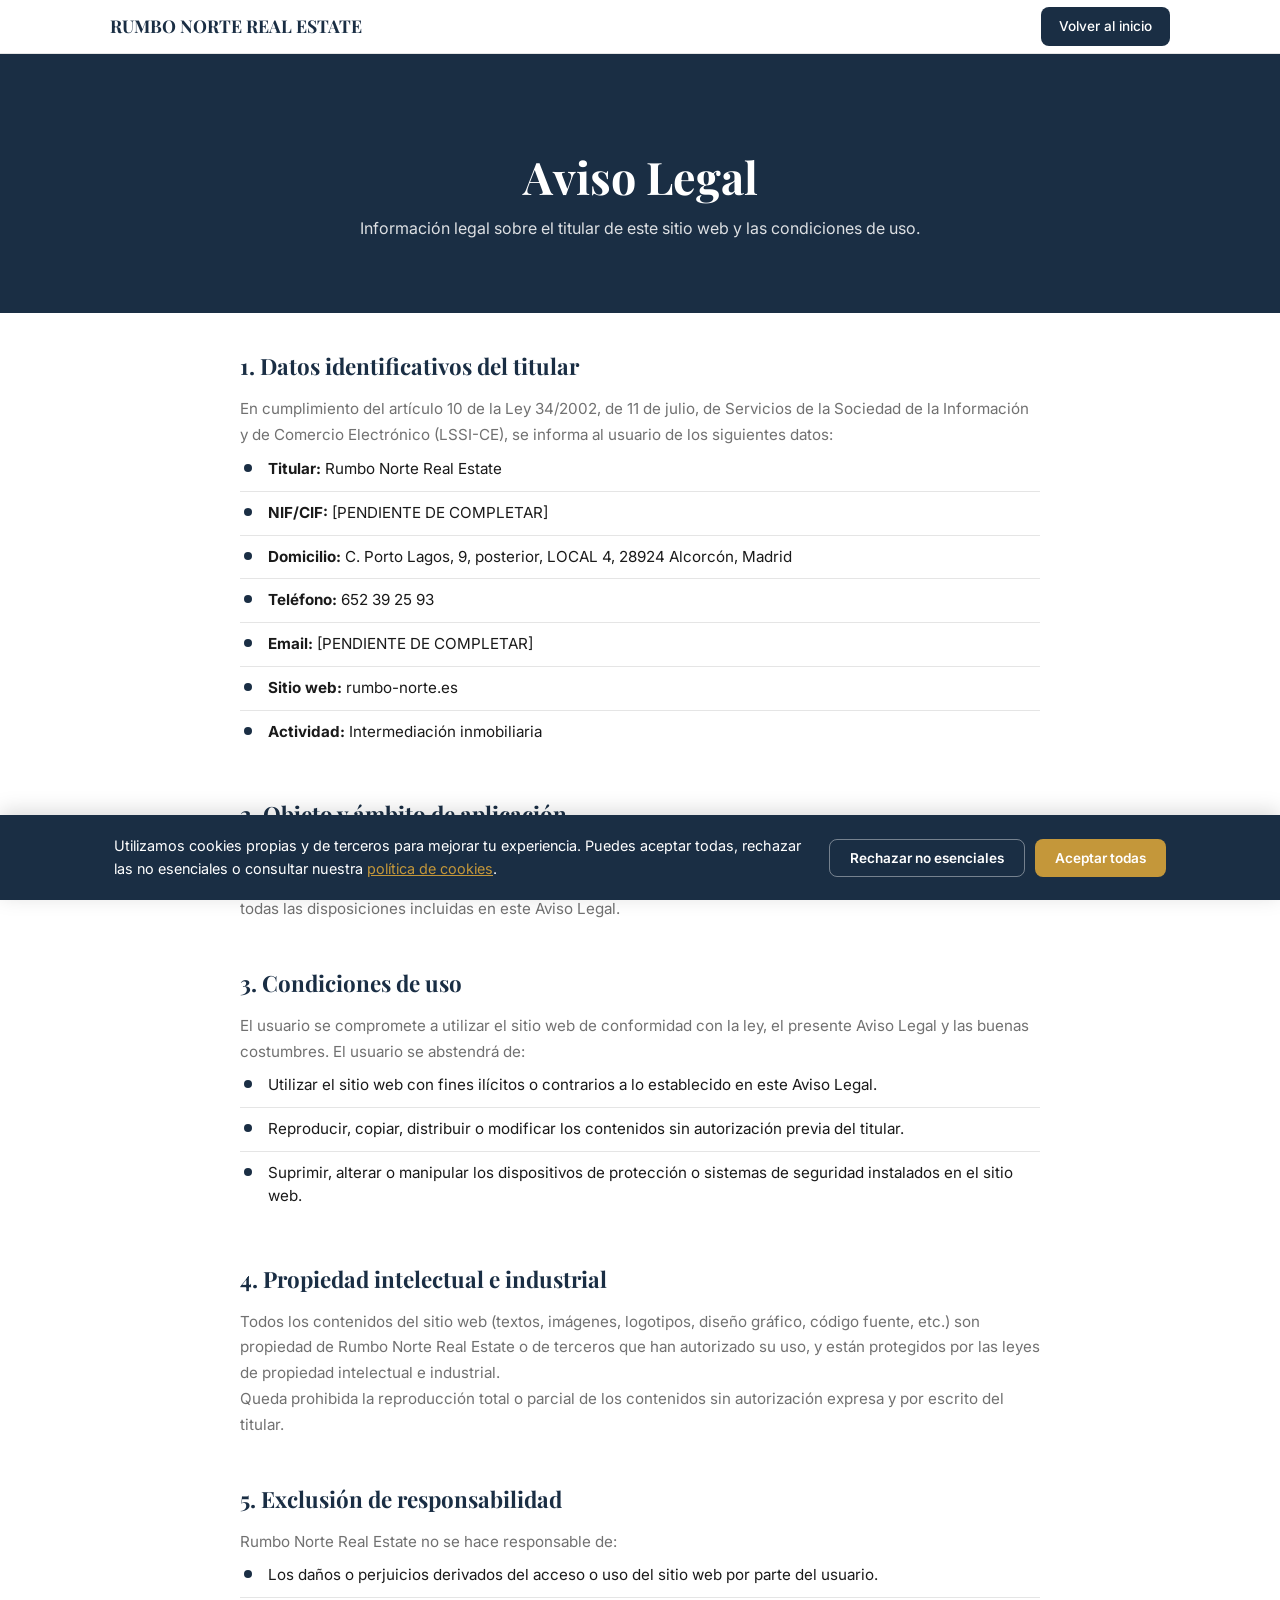
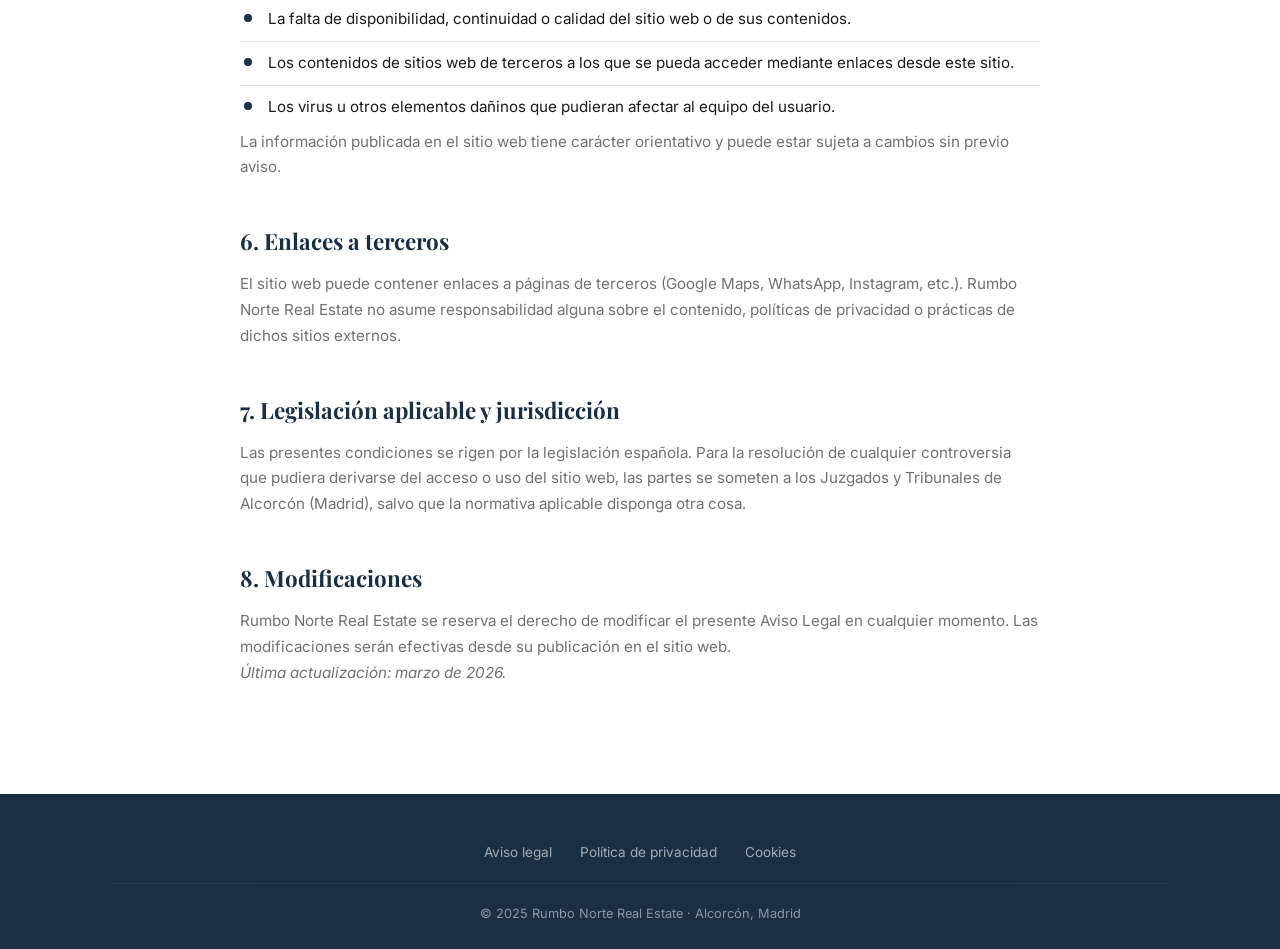
==== commit 390486e1: "feat: aplicar modificaciones web del cliente y añadir banner de cookies RGPD Cambios de textos en po" ====
--- a/aviso-legal.html
+++ b/aviso-legal.html
@@ -19,7 +19,7 @@
     <div class="header-inner">
       <a href="index.html" class="logo" aria-label="Rumbo Norte Real Estate — Inicio">
         <img src="images/logo.png" alt="Rumbo Norte Real Estate" class="logo-img" onerror="this.style.display='none'; this.nextElementSibling.classList.add('show');">
-        <span class="logo-fallback">RUMBO NORTE</span>
+        <span class="logo-fallback">RUMBO NORTE REAL ESTATE</span>
       </a>
       <a href="index.html" class="header-cta">Volver al inicio</a>
     </div>
@@ -118,6 +118,7 @@
     </div>
   </footer>
 
+  <script src="cookie-consent.js"></script>
   <script src="main.js"></script>
 </body>
 </html>
--- a/style.css
+++ b/style.css
@@ -232,6 +232,10 @@
   display: none;
 }
 
+.header-phones {
+  display: none;
+}
+
 /* =============================================
    HERO
    ============================================= */
@@ -741,6 +745,24 @@
 
 .mapa-info-item a:hover {
   color: var(--color-accent);
+}
+
+.mapa-link {
+  display: inline-block;
+  margin-top: 8px;
+  padding: 6px 14px;
+  background: var(--color-accent);
+  color: var(--color-white) !important;
+  border-radius: var(--radius);
+  font-size: 0.85rem;
+  font-weight: 600;
+  text-decoration: none;
+  transition: background var(--transition);
+}
+
+.mapa-link:hover {
+  background: var(--color-primary);
+  color: var(--color-white) !important;
 }
 
 /* =============================================
@@ -938,6 +960,12 @@
 
   .nav a {
     font-size: 0.9rem;
+  }
+
+  .header-phones {
+    display: flex;
+    gap: 8px;
+    align-items: center;
   }
 
   .header-cta {
@@ -991,3 +1019,129 @@
     flex: 0 0 32%;
   }
 }
+
+/* =============================================
+   COOKIE CONSENT BANNER
+   ============================================= */
+.cookie-banner {
+  position: fixed;
+  bottom: 0;
+  left: 0;
+  right: 0;
+  z-index: 10000;
+  background: var(--color-primary);
+  color: var(--color-white);
+  padding: 0;
+  transform: translateY(100%);
+  transition: transform 0.35s ease;
+  box-shadow: 0 -4px 20px rgba(0,0,0,0.15);
+}
+
+.cookie-banner--visible {
+  transform: translateY(0);
+}
+
+.cookie-banner-inner {
+  max-width: 1100px;
+  margin: 0 auto;
+  padding: 20px 24px;
+  display: flex;
+  flex-direction: column;
+  gap: 16px;
+}
+
+.cookie-banner-text p {
+  font-size: 0.9rem;
+  line-height: 1.55;
+  margin: 0;
+}
+
+.cookie-banner-text a {
+  color: var(--color-accent);
+  text-decoration: underline;
+}
+
+.cookie-banner-actions {
+  display: flex;
+  gap: 10px;
+  flex-wrap: wrap;
+}
+
+.cookie-btn {
+  padding: 10px 20px;
+  border: none;
+  border-radius: var(--radius);
+  font-size: 0.85rem;
+  font-weight: 600;
+  cursor: pointer;
+  transition: var(--transition);
+  font-family: inherit;
+}
+
+.cookie-btn--accept {
+  background: var(--color-accent);
+  color: var(--color-white);
+}
+
+.cookie-btn--accept:hover {
+  background: #d4a84a;
+}
+
+.cookie-btn--reject {
+  background: transparent;
+  color: var(--color-white);
+  border: 1px solid rgba(255,255,255,0.4);
+}
+
+.cookie-btn--reject:hover {
+  border-color: var(--color-white);
+}
+
+/* Map placeholder when cookies rejected */
+.mapa-cookie-placeholder {
+  display: flex;
+  flex-direction: column;
+  align-items: center;
+  justify-content: center;
+  gap: 12px;
+  width: 100%;
+  min-height: 300px;
+  background: var(--color-surface);
+  border-radius: var(--radius);
+  text-align: center;
+  padding: 24px;
+}
+
+.mapa-cookie-placeholder p {
+  color: var(--color-text-light);
+  font-size: 0.95rem;
+}
+
+.btn-cookie-accept-map {
+  padding: 10px 20px;
+  background: var(--color-accent);
+  color: var(--color-white);
+  border: none;
+  border-radius: var(--radius);
+  font-size: 0.85rem;
+  font-weight: 600;
+  cursor: pointer;
+  font-family: inherit;
+  transition: var(--transition);
+}
+
+.btn-cookie-accept-map:hover {
+  background: var(--color-primary);
+}
+
+@media (min-width: 768px) {
+  .cookie-banner-inner {
+    flex-direction: row;
+    align-items: center;
+    justify-content: space-between;
+  }
+
+  .cookie-banner-actions {
+    flex-shrink: 0;
+  }
+}
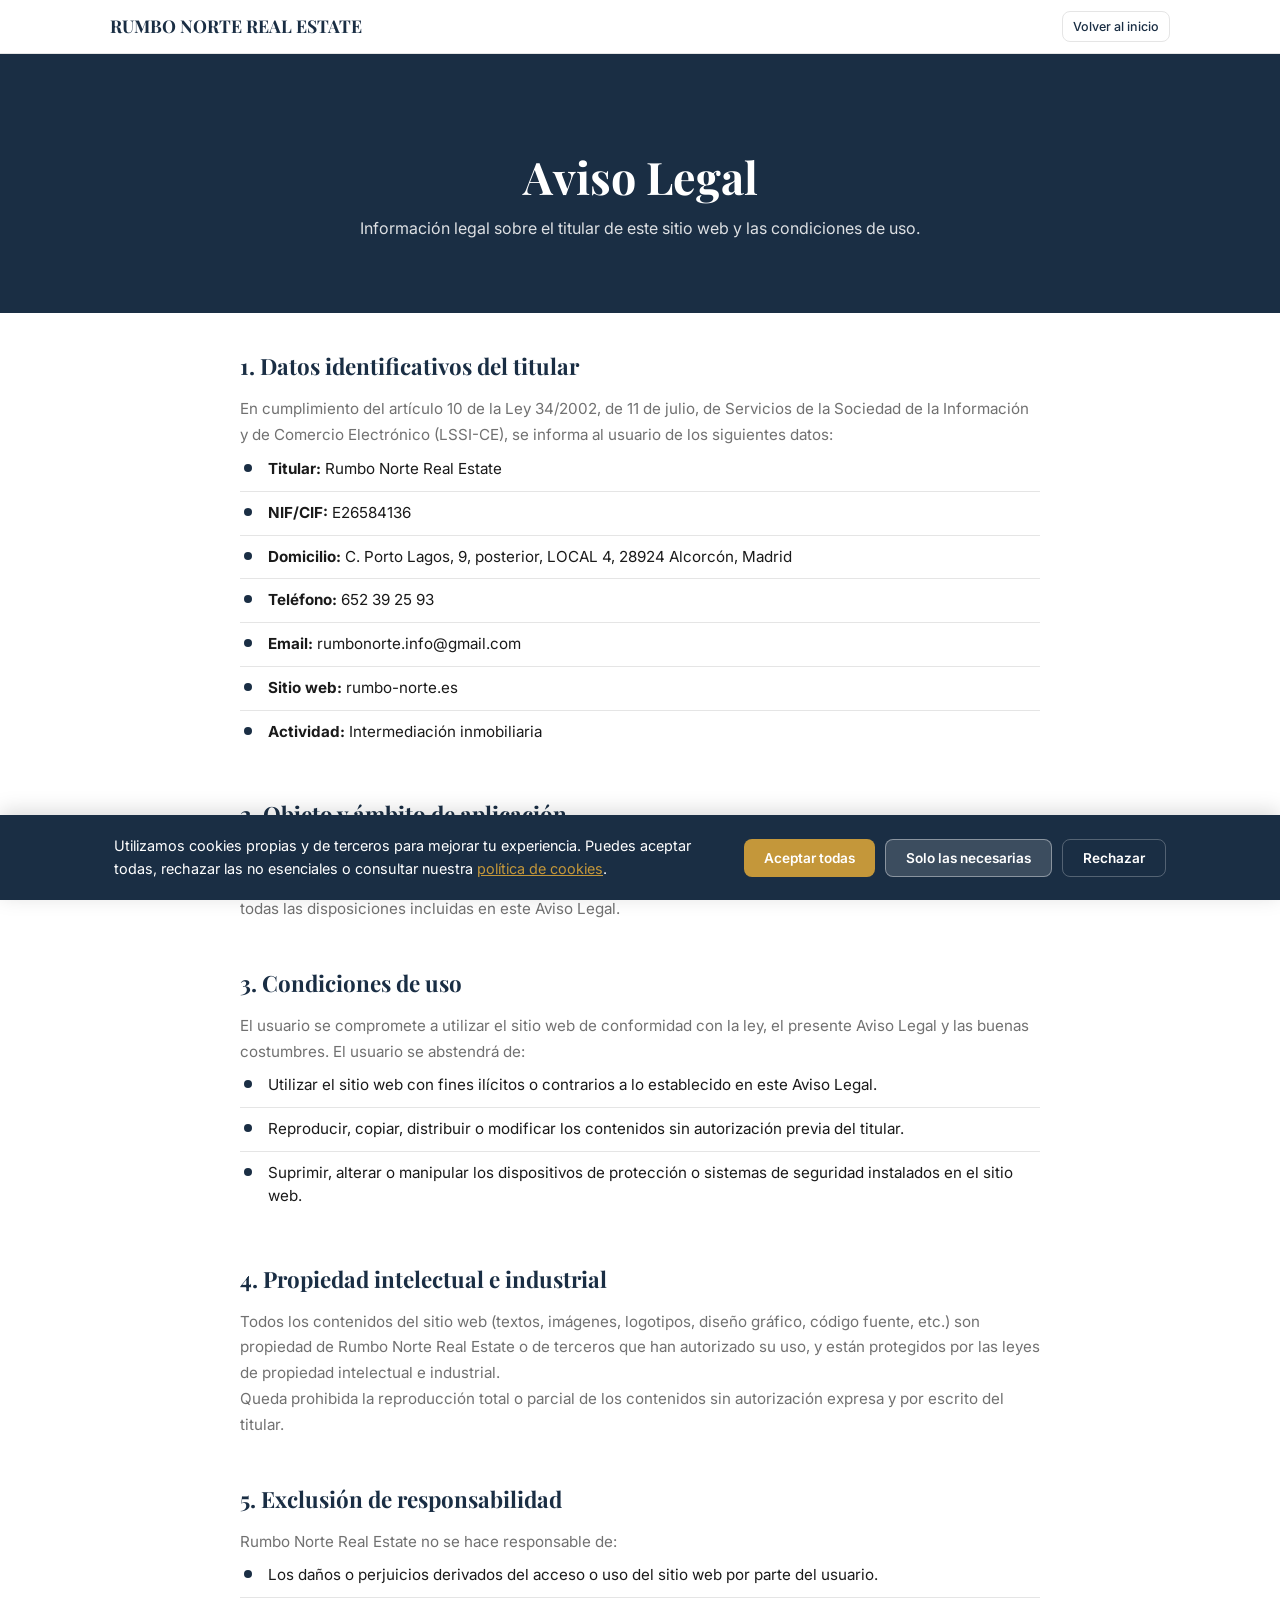
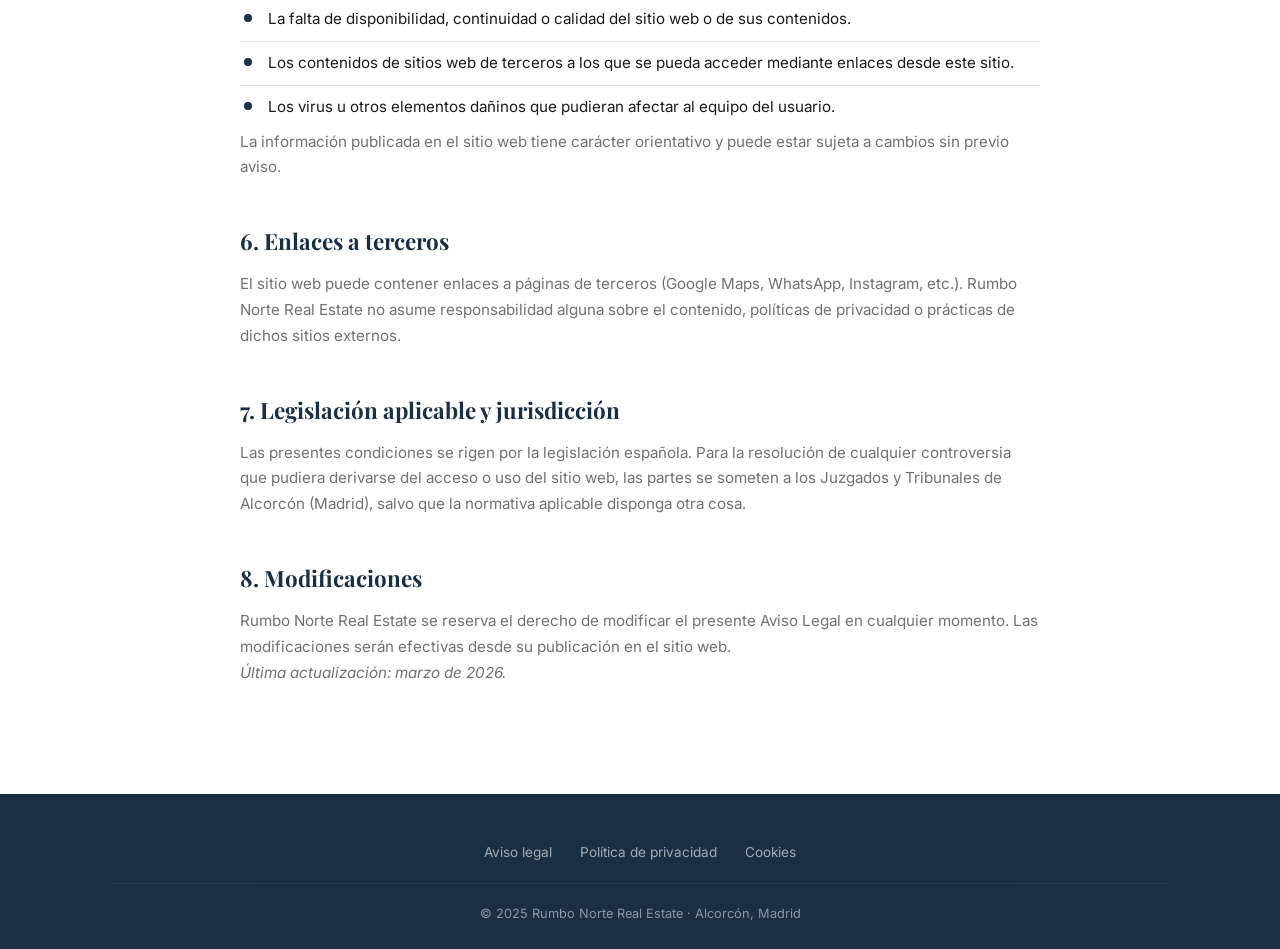
==== commit 85dd7019: "fix: actualizar imágenes de cabecera y completar datos legales (NIF/email) Reemplaza imágenes de Uns" ====
--- a/aviso-legal.html
+++ b/aviso-legal.html
@@ -42,10 +42,10 @@
           <p>En cumplimiento del artículo 10 de la Ley 34/2002, de 11 de julio, de Servicios de la Sociedad de la Información y de Comercio Electrónico (LSSI-CE), se informa al usuario de los siguientes datos:</p>
           <ul class="servicio-checklist">
             <li><strong>Titular:</strong> Rumbo Norte Real Estate</li>
-            <li><strong>NIF/CIF:</strong> [PENDIENTE DE COMPLETAR]</li>
+            <li><strong>NIF/CIF:</strong> E26584136</li>
             <li><strong>Domicilio:</strong> C. Porto Lagos, 9, posterior, LOCAL 4, 28924 Alcorcón, Madrid</li>
             <li><strong>Teléfono:</strong> 652 39 25 93</li>
-            <li><strong>Email:</strong> [PENDIENTE DE COMPLETAR]</li>
+            <li><strong>Email:</strong> rumbonorte.info@gmail.com</li>
             <li><strong>Sitio web:</strong> rumbo-norte.es</li>
             <li><strong>Actividad:</strong> Intermediación inmobiliaria</li>
           </ul>
--- a/style.css
+++ b/style.css
@@ -964,25 +964,28 @@
 
   .header-phones {
     display: flex;
-    gap: 8px;
+    gap: 6px;
     align-items: center;
   }
 
   .header-cta {
     display: inline-flex;
     align-items: center;
-    gap: 6px;
+    gap: 5px;
+    background: transparent;
+    color: var(--color-primary);
+    padding: 5px 10px;
+    border-radius: var(--radius);
+    font-weight: 500;
+    font-size: 0.78rem;
+    transition: var(--transition);
+    border: 1px solid var(--color-border);
+  }
+
+  .header-cta:hover {
     background: var(--color-primary);
     color: var(--color-white);
-    padding: 9px 18px;
-    border-radius: var(--radius);
-    font-weight: 500;
-    font-size: 0.85rem;
-    transition: var(--transition);
-  }
-
-  .header-cta:hover {
-    background: var(--color-primary-light);
+    border-color: var(--color-primary);
   }
 
   .hero h1 {
@@ -1047,6 +1050,8 @@
   padding: 20px 24px;
   display: flex;
   flex-direction: column;
+  align-items: center;
+  text-align: center;
   gap: 16px;
 }
 
@@ -1065,6 +1070,7 @@
   display: flex;
   gap: 10px;
   flex-wrap: wrap;
+  justify-content: center;
 }
 
 .cookie-btn {
@@ -1087,10 +1093,20 @@
   background: #d4a84a;
 }
 
+.cookie-btn--essential {
+  background: rgba(255,255,255,0.15);
+  color: var(--color-white);
+  border: 1px solid rgba(255,255,255,0.4);
+}
+
+.cookie-btn--essential:hover {
+  background: rgba(255,255,255,0.25);
+}
+
 .cookie-btn--reject {
   background: transparent;
   color: var(--color-white);
-  border: 1px solid rgba(255,255,255,0.4);
+  border: 1px solid rgba(255,255,255,0.25);
 }
 
 .cookie-btn--reject:hover {
@@ -1139,9 +1155,11 @@
     flex-direction: row;
     align-items: center;
     justify-content: space-between;
+    text-align: left;
   }
 
   .cookie-banner-actions {
     flex-shrink: 0;
-  }
-}
+    justify-content: flex-end;
+  }
+}
